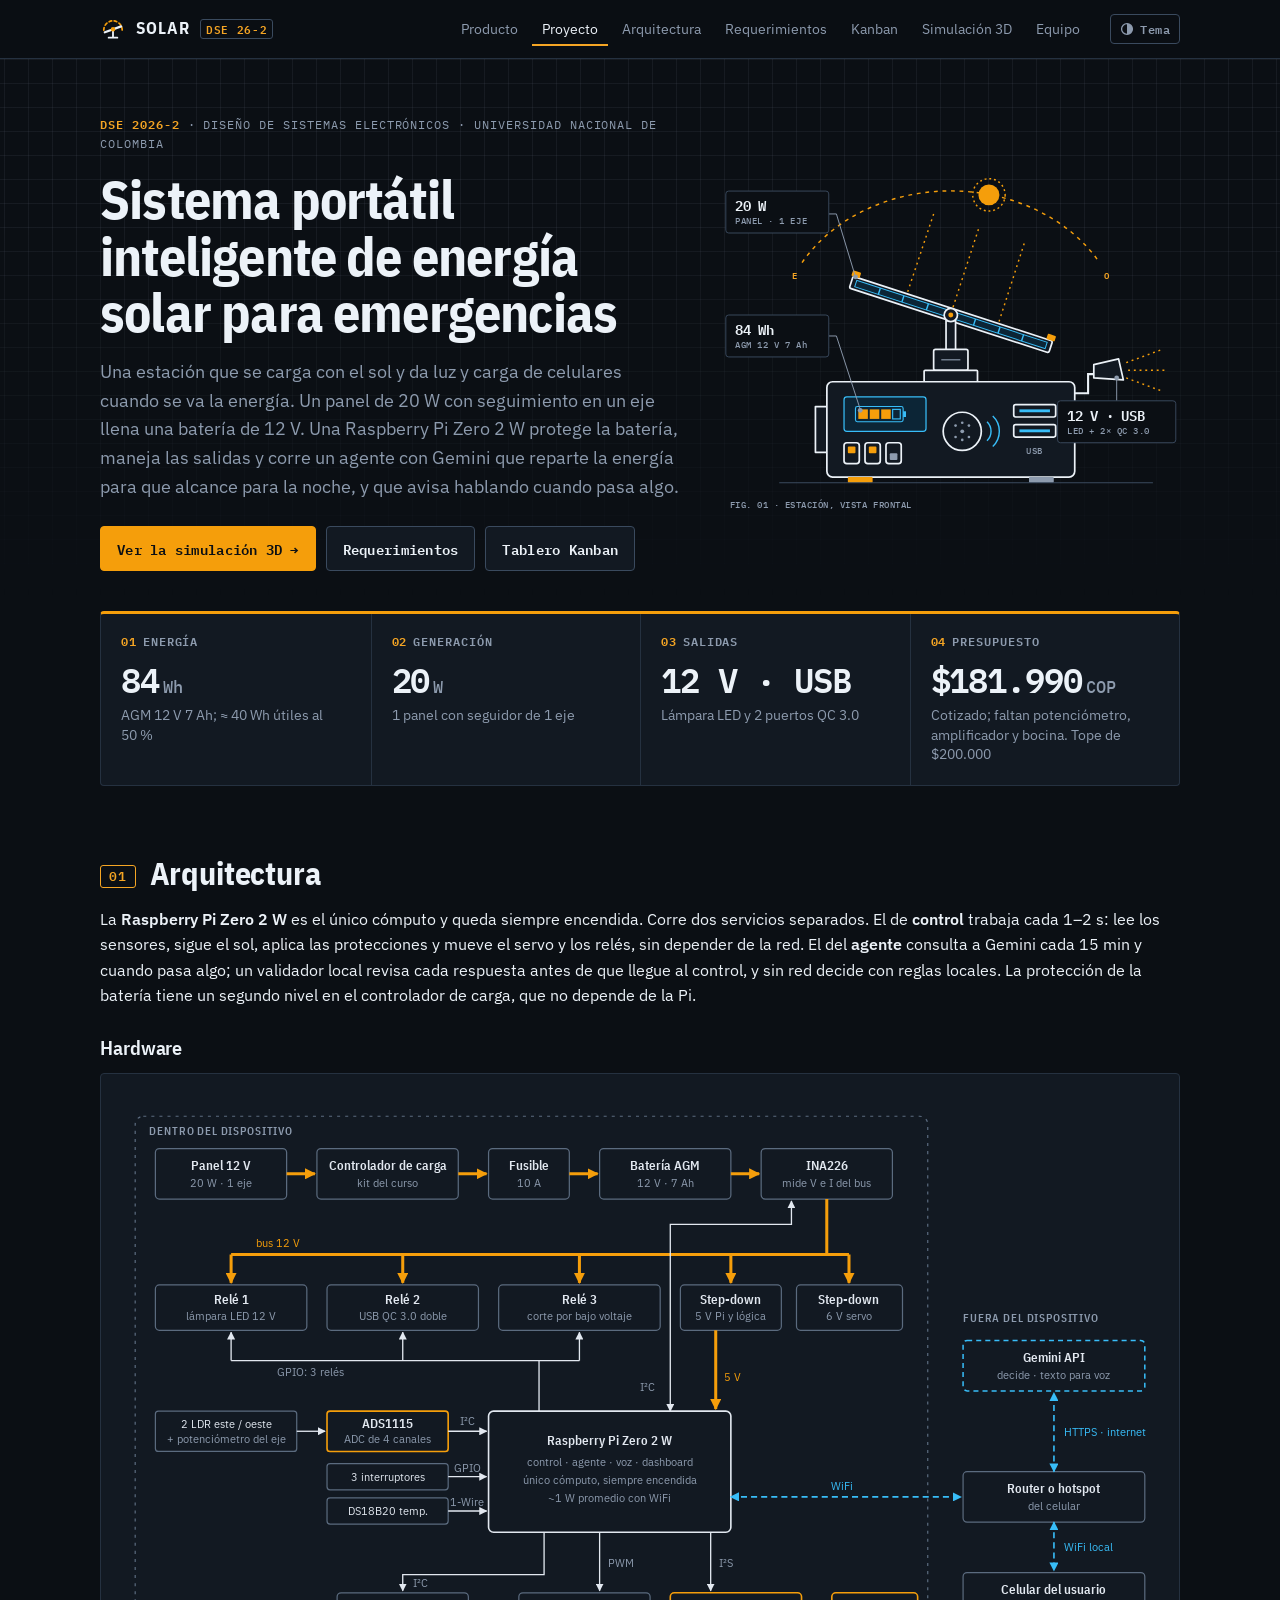
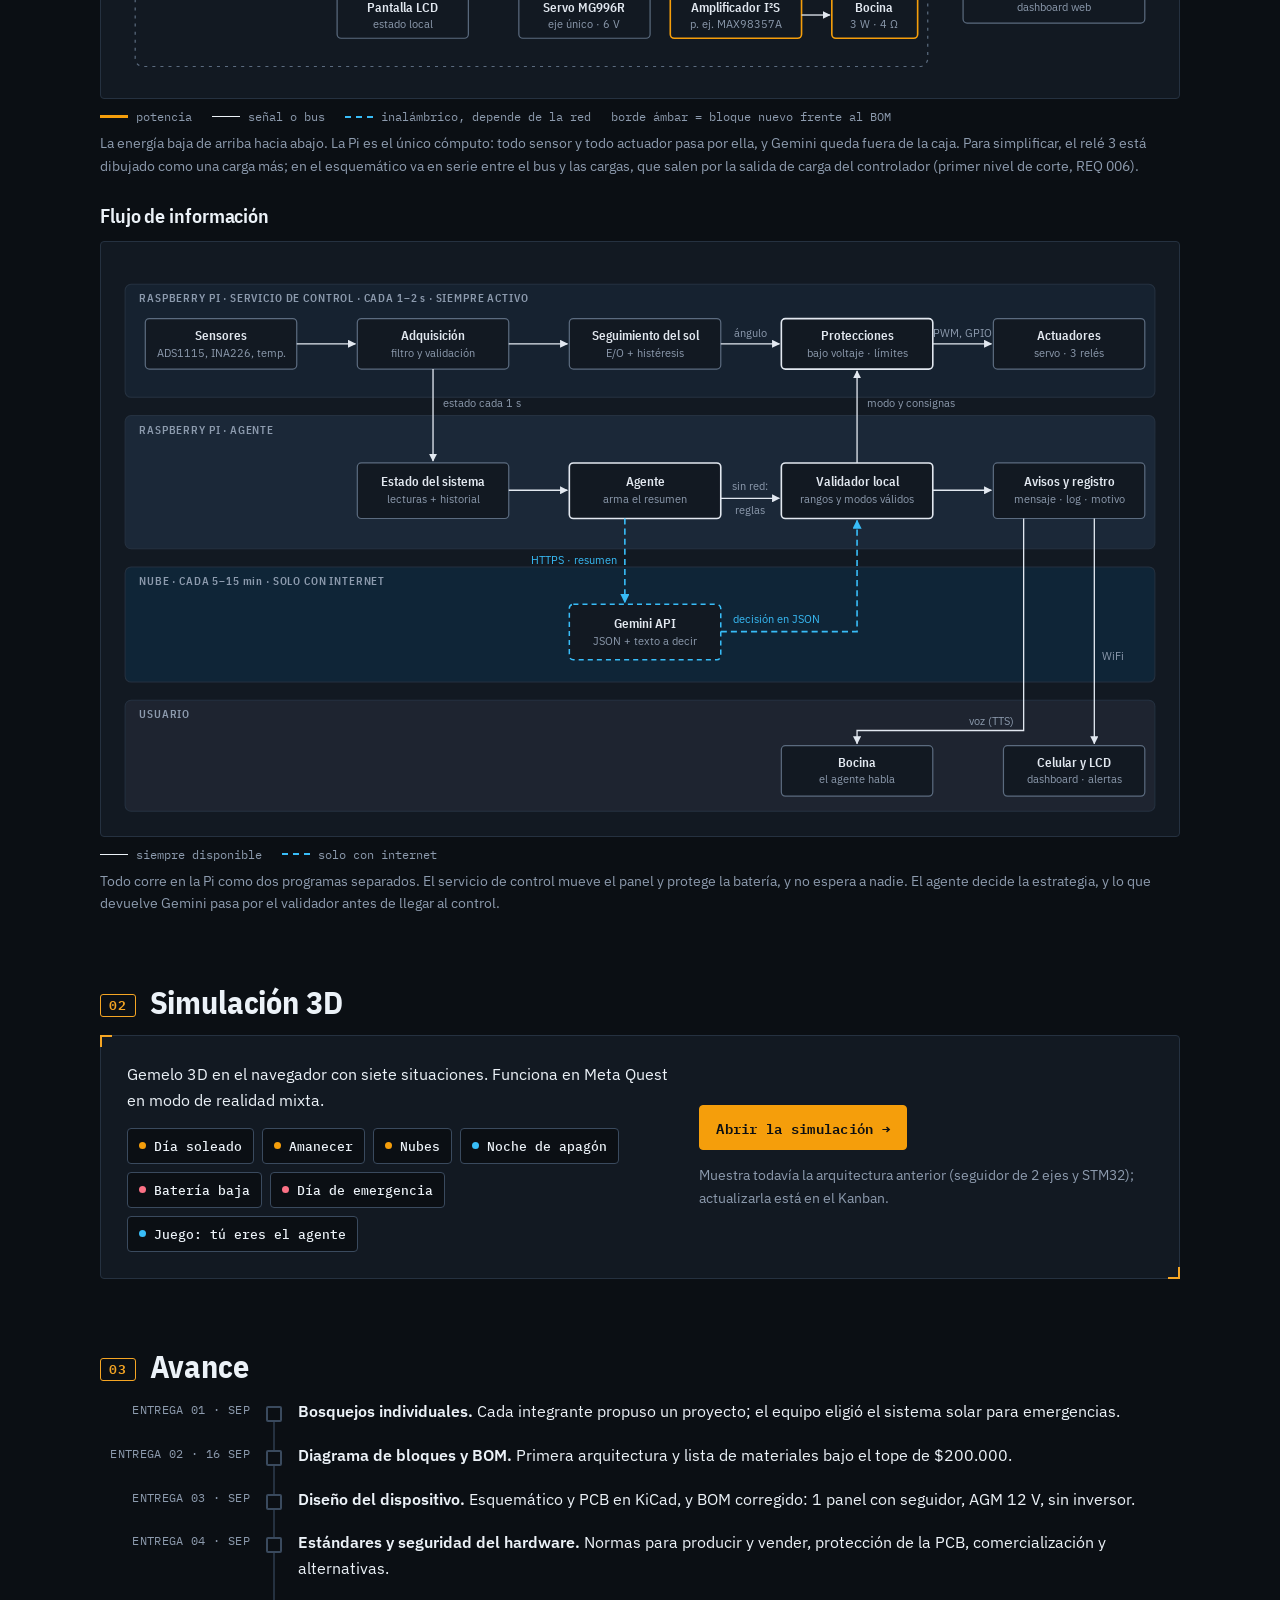
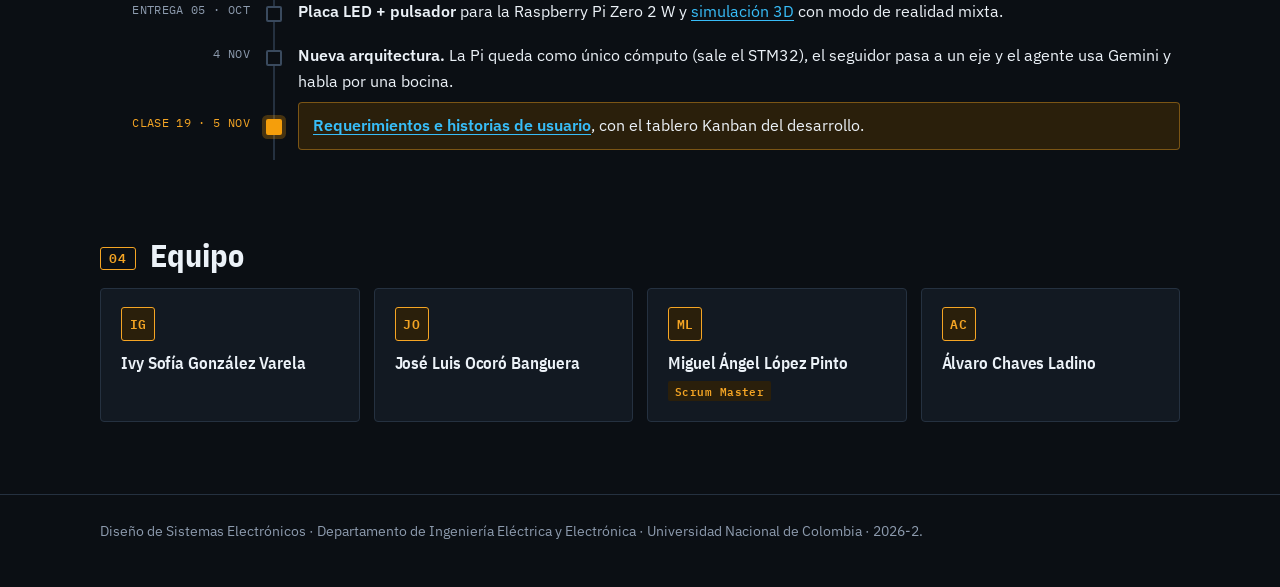
==== proyecto/index.html @ 56c96edc "Sitio: portada de producto de Solar con render 3D e identidad nueva" ====
<!doctype html>
<html lang="es">
<head>
<meta charset="utf-8">
<meta name="viewport" content="width=device-width, initial-scale=1">
<title>Proyecto · Solar</title>
<meta name="description" content="Sistema portátil inteligente de energía solar para emergencias: equipo, arquitectura, requerimientos, avance y simulación 3D (DSE 2026-2, Universidad Nacional de Colombia).">
<meta name="theme-color" content="#0B0F14">
<script>
  try { if (localStorage.getItem("tema") === "light") document.documentElement.dataset.theme = "light"; } catch (e) {}
</script>
<link rel="icon" href="data:image/svg+xml,%3Csvg xmlns='http://www.w3.org/2000/svg' viewBox='0 0 32 32'%3E%3Crect width='32' height='32' rx='6' fill='%230B0F14'/%3E%3Cpath d='M6 17a10 10 0 0 1 20 0' fill='none' stroke='%23F59E0B' stroke-width='2' stroke-dasharray='3 3' stroke-linecap='round'/%3E%3Cpath d='M7 19.5L25 13' stroke='%23ECF2F8' stroke-width='2.6' stroke-linecap='round'/%3E%3Cpath d='M16 16v9M11 25h10' stroke='%23ECF2F8' stroke-width='2' stroke-linecap='round'/%3E%3Ccircle cx='16' cy='16' r='2.6' fill='%23F59E0B'/%3E%3C/svg%3E">
<link rel="preconnect" href="https://fonts.googleapis.com">
<link rel="preconnect" href="https://fonts.gstatic.com" crossorigin>
<link href="https://fonts.googleapis.com/css2?family=IBM+Plex+Mono:wght@400;500;600;700&family=IBM+Plex+Sans+Condensed:wght@500;600;700&family=IBM+Plex+Sans:wght@400;500;600;700&display=swap" rel="stylesheet">
<link rel="stylesheet" href="../estilo.css">
</head>
<body>
<header class="top">
  <div class="wrap">
    <a class="brand" href="../">
      <svg class="brand-mark" viewBox="0 0 24 24" fill="none" aria-hidden="true"><path d="M3.5 13a8.5 8.5 0 0 1 17 0" stroke="var(--sun-fill)" stroke-width="1.6" stroke-dasharray="2.4 2.4" stroke-linecap="round"/><path d="M4.5 15L19.5 9.6" stroke="currentColor" stroke-width="2.2" stroke-linecap="round"/><path d="M12 12.3V20M8 20h8" stroke="currentColor" stroke-width="1.7" stroke-linecap="round"/><circle cx="12" cy="12.3" r="2.1" fill="var(--sun-fill)"/></svg>
      Solar <span class="ver">DSE 26-2</span>
    </a>
    <nav>
      <a href="../">Producto</a>
      <a href="./" aria-current="page">Proyecto</a>
      <a href="#arquitectura">Arquitectura</a>
      <a href="../requerimientos/">Requerimientos</a>
      <a href="https://app.kanbanchi.com/dashboard/5922080451592192-6139501359792128/d-6139501359792128">Kanban</a>
      <a href="../simulacion/">Simulación 3D</a>
      <a href="#equipo">Equipo</a>
    </nav>
    <button class="theme-btn" type="button" aria-label="Cambiar entre modo oscuro y claro"><svg viewBox="0 0 16 16" aria-hidden="true"><circle cx="8" cy="8" r="6.2" fill="none" stroke="currentColor" stroke-width="1.5"/><path d="M8 1.8a6.2 6.2 0 0 1 0 12.4z" fill="currentColor"/></svg><span>Tema</span></button>
  </div>
</header>

<main class="wrap">
<section class="hero">
  <div class="hero-grid">
    <div>
      <div class="eyebrow"><b>DSE 2026-2</b> · Diseño de Sistemas Electrónicos · Universidad Nacional de Colombia</div>
      <h1>Sistema portátil inteligente de energía solar para emergencias</h1>
      <p class="lede">Una estación que se carga con el sol y da luz y carga de celulares cuando se va la energía. Un panel de 20 W con seguimiento en un eje llena una batería de 12 V. Una Raspberry Pi Zero 2 W protege la batería, maneja las salidas y corre un agente con Gemini que reparte la energía para que alcance para la noche, y que avisa hablando cuando pasa algo.</p>
      <div class="btns">
        <a class="btn primary" href="../simulacion/">Ver la simulación 3D <span class="arr" aria-hidden="true">→</span></a>
        <a class="btn" href="../requerimientos/">Requerimientos</a>
        <a class="btn" href="https://app.kanbanchi.com/dashboard/5922080451592192-6139501359792128/d-6139501359792128">Tablero Kanban</a>
      </div>
    </div>
    <figure class="hero-fig">
      <svg class="hs" viewBox="0 0 480 360" role="img" aria-label="Esquema de la estación: panel solar de 20 W sobre un seguidor de un eje que apunta al sol en su recorrido de este a oeste, montado sobre una caja con pantalla, interruptores, bocina, dos puertos USB y una lámpara LED lateral.">
        <!-- recorrido del sol, de este a oeste -->
        <path class="sunl dash" d="M84 95 A180 150 0 0 1 396 95"/>
        <text class="tk" x="76" y="112" text-anchor="middle">E</text>
        <text class="tk" x="404" y="112" text-anchor="middle">O</text>
        <circle class="sun" cx="280" cy="24" r="11"/>
        <circle class="sunl" cx="280" cy="24" r="17" stroke-dasharray="2 3"/>
        <!-- rayos perpendiculares al panel -->
        <g class="beam"><path class="sunl ray" d="M222 44L192 134M269 60L240 149M317 75L288 165"/></g>
        <!-- panel en el seguidor -->
        <g transform="rotate(18 240 150)">
          <rect class="ln" x="130" y="143" width="220" height="13" rx="2"/>
          <rect class="cell" x="135" y="146" width="210" height="7"/>
          <path class="bl" d="M161 146v7M187 146v7M214 146v7M240 146v7M266 146v7M293 146v7M319 146v7" stroke-width="1"/>
          <rect class="sf" x="128" y="137" width="9" height="6" rx="1"/>
          <rect class="sf" x="343" y="137" width="9" height="6" rx="1"/>
        </g>
        <rect class="ln" x="235" y="156" width="10" height="32"/>
        <rect class="ln" x="222" y="186" width="36" height="22" rx="2"/>
        <path class="ln2" d="M230 197h20"/>
        <rect class="ln" x="212" y="208" width="56" height="12" rx="1"/>
        <circle class="ln" cx="240" cy="150" r="7"/>
        <circle class="sf" cx="240" cy="150" r="2.6"/>
        <!-- caja -->
        <path class="ln" d="M110 246H98v48h12"/>
        <rect class="ln" x="110" y="220" width="260" height="100" rx="6"/>
        <rect class="lcd" x="128" y="236" width="86" height="36" rx="3"/>
        <rect class="ln2" x="140" y="246" width="50" height="16" rx="2" style="stroke:var(--blue)"/>
        <rect class="blf" x="190" y="251" width="3" height="6"/>
        <rect class="sf" x="143" y="249" width="10" height="10"/>
        <rect class="sf" x="155" y="249" width="10" height="10"/>
        <rect class="sf" x="167" y="249" width="10" height="10"/>
        <rect class="gr" x="179" y="249" width="8" height="10" style="stroke:var(--blue)"/>
        <rect class="ln" x="128" y="284" width="16" height="22" rx="3"/><rect class="sf" x="132" y="288" width="8" height="7" rx="1"/>
        <rect class="ln" x="150" y="284" width="16" height="22" rx="3"/><rect class="sf" x="154" y="288" width="8" height="7" rx="1"/>
        <rect class="ln" x="172" y="284" width="16" height="22" rx="3"/><rect class="soft" x="176" y="295" width="8" height="7" rx="1"/>
        <circle class="ln" cx="252" cy="272" r="20"/>
        <g class="soft"><circle cx="252" cy="272" r="2"/><circle cx="245" cy="266" r="1.4"/><circle cx="259" cy="266" r="1.4"/><circle cx="245" cy="278" r="1.4"/><circle cx="259" cy="278" r="1.4"/><circle cx="252" cy="263" r="1.4"/><circle cx="252" cy="281" r="1.4"/></g>
        <path class="bl" d="M278 262a14 14 0 0 1 0 20M284 256a22 22 0 0 1 0 32" stroke-width="1.3"/>
        <rect class="ln" x="306" y="244" width="44" height="13" rx="2"/><rect class="blf" x="312" y="249" width="32" height="3"/>
        <rect class="ln" x="306" y="265" width="44" height="13" rx="2"/><rect class="blf" x="312" y="270" width="32" height="3"/>
        <text class="tl2" x="328" y="296" text-anchor="middle">USB</text>
        <rect class="sf" x="132" y="320" width="26" height="6" rx="1"/><rect class="sf" x="322" y="320" width="26" height="6" rx="1" style="fill:var(--ink-soft)"/>
        <!-- lámpara -->
        <path class="ln2" d="M370 232h14v-20h6" style="stroke:var(--ink);stroke-width:2.2"/>
        <path class="ln" d="M390 202l26-6 5 22-31-2z"/>
        <g class="beam"><path class="sunl ray" d="M424 200l38-14M426 208l42 0M424 216l38 14"/></g>
        <path class="gr" d="M60 326H452"/>
        <!-- etiquetas de plano -->
        <path class="lead" d="M112 44h8l20 66"/><circle class="dotl" cx="140" cy="110" r="2.5"/>
        <rect class="tag-box" x="4" y="20" width="108" height="44" rx="3"/>
        <text class="tv" x="14" y="41">20 W</text><text class="tl2" x="14" y="55">PANEL · 1 EJE</text>
        <path class="lead" d="M112 172h8l25 77"/><circle class="dotl" cx="145" cy="250" r="2.5"/>
        <rect class="tag-box" x="4" y="150" width="108" height="44" rx="3"/>
        <text class="tv" x="14" y="171">84 Wh</text><text class="tl2" x="14" y="185">AGM 12 V 7 Ah</text>
        <path class="lead" d="M414 240v-24"/><circle class="dotl" cx="414" cy="216" r="2.5"/>
        <rect class="tag-box" x="352" y="240" width="124" height="44" rx="3"/>
        <text class="tv" x="362" y="261">12 V · USB</text><text class="tl2" x="362" y="275">LED + 2× QC 3.0</text>
        <text class="tl2" x="8" y="352">FIG. 01 · ESTACIÓN, VISTA FRONTAL</text>
      </svg>
    </figure>
  </div>
</section>

<section class="placa" aria-label="Características">
  <div><div class="k"><i>01</i>Energía</div><div class="v">84<small>Wh</small></div><div class="d">AGM 12 V 7 Ah; ≈ 40 Wh útiles al 50&nbsp;%</div></div>
  <div><div class="k"><i>02</i>Generación</div><div class="v">20<small>W</small></div><div class="d">1 panel con seguidor de 1 eje</div></div>
  <div><div class="k"><i>03</i>Salidas</div><div class="v">12 V · USB</div><div class="d">Lámpara LED y 2 puertos QC 3.0</div></div>
  <div><div class="k"><i>04</i>Presupuesto</div><div class="v">$181.990<small>COP</small></div><div class="d">Cotizado; faltan potenciómetro, amplificador y bocina. Tope de $200.000</div></div>
</section>

<h2 id="arquitectura"><span class="num">01</span>Arquitectura</h2>
<p>La <b>Raspberry Pi Zero 2 W</b> es el único cómputo y queda siempre encendida. Corre dos servicios separados. El de <b>control</b> trabaja cada 1–2 s: lee los sensores, sigue el sol, aplica las protecciones y mueve el servo y los relés, sin depender de la red. El del <b>agente</b> consulta a Gemini cada 15 min y cuando pasa algo; un validador local revisa cada respuesta antes de que llegue al control, y sin red decide con reglas locales. La protección de la batería tiene un segundo nivel en el controlador de carga, que no depende de la Pi.</p>
<h3 class="keep">Hardware</h3>
<div class="dgwrap">
<svg class="dg" viewBox="0 0 1040 590" role="img" aria-label="Diagrama de hardware: el panel de 12 V y 20 W carga la batería a través del controlador y el fusible; el bus de 12 V alimenta tres relés y dos step-down; la Raspberry Pi Zero 2 W es el único cómputo: lee las LDR y el potenciómetro por un ADS1115, el INA226 por I²C y la temperatura por 1-Wire; mueve el servo, controla los relés, muestra en la LCD y habla por un amplificador I²S y una bocina; sale por WiFi hacia Gemini y el celular.">
  <defs>
    <marker id="h-ah" viewBox="0 0 10 10" refX="9" refY="5" markerUnits="userSpaceOnUse" markerWidth="8" markerHeight="8" orient="auto-start-reverse"><path class="mk" d="M0,0 L10,5 L0,10 z"/></marker>
    <marker id="h-ahp" viewBox="0 0 10 10" refX="9" refY="5" markerUnits="userSpaceOnUse" markerWidth="11" markerHeight="11" orient="auto-start-reverse"><path class="mk-p" d="M0,0 L10,5 L0,10 z"/></marker>
    <marker id="h-ahc" viewBox="0 0 10 10" refX="9" refY="5" markerUnits="userSpaceOnUse" markerWidth="9" markerHeight="9" orient="auto-start-reverse"><path class="mk-c" d="M0,0 L10,5 L0,10 z"/></marker>
  </defs>
  <rect class="bound" x="20" y="28" width="785" height="545" rx="8"/>
  <text class="zl" x="34" y="47">DENTRO DEL DISPOSITIVO</text>
  <text class="zl" x="840" y="232">FUERA DEL DISPOSITIVO</text>
  <rect class="box" x="40" y="60" width="130" height="50" rx="4"/><text class="t" x="105" y="81">Panel 12 V</text><text class="s" x="105" y="98">20 W · 1 eje</text>
  <rect class="box" x="200" y="60" width="140" height="50" rx="4"/><text class="t" x="270" y="81">Controlador de carga</text><text class="s" x="270" y="98">kit del curso</text>
  <rect class="box" x="370" y="60" width="80" height="50" rx="4"/><text class="t" x="410" y="81">Fusible</text><text class="s" x="410" y="98">10 A</text>
  <rect class="box" x="480" y="60" width="130" height="50" rx="4"/><text class="t" x="545" y="81">Batería AGM</text><text class="s" x="545" y="98">12 V · 7 Ah</text>
  <rect class="box" x="640" y="60" width="130" height="50" rx="4"/><text class="t" x="705" y="81">INA226</text><text class="s" x="705" y="98">mide V e I del bus</text>
  <line class="pw" x1="170" y1="85" x2="198" y2="85" marker-end="url(#h-ahp)"/>
  <line class="pw" x1="340" y1="85" x2="368" y2="85" marker-end="url(#h-ahp)"/>
  <line class="pw" x1="450" y1="85" x2="478" y2="85" marker-end="url(#h-ahp)"/>
  <line class="pw" x1="610" y1="85" x2="638" y2="85" marker-end="url(#h-ahp)"/>
  <line class="pw" x1="705" y1="110" x2="705" y2="165"/>
  <line class="pw" x1="115" y1="165" x2="727" y2="165"/>
  <text class="lb p" x="140" y="157">bus 12 V</text>
  <line class="pw" x1="115" y1="165" x2="115" y2="193" marker-end="url(#h-ahp)"/>
  <line class="pw" x1="285" y1="165" x2="285" y2="193" marker-end="url(#h-ahp)"/>
  <line class="pw" x1="460" y1="165" x2="460" y2="193" marker-end="url(#h-ahp)"/>
  <line class="pw" x1="610" y1="165" x2="610" y2="193" marker-end="url(#h-ahp)"/>
  <line class="pw" x1="727" y1="165" x2="727" y2="193" marker-end="url(#h-ahp)"/>
  <rect class="box" x="40" y="195" width="150" height="45" rx="4"/><text class="t" x="115" y="214">Relé 1</text><text class="s" x="115" y="230">lámpara LED 12 V</text>
  <rect class="box" x="210" y="195" width="150" height="45" rx="4"/><text class="t" x="285" y="214">Relé 2</text><text class="s" x="285" y="230">USB QC 3.0 doble</text>
  <rect class="box" x="380" y="195" width="160" height="45" rx="4"/><text class="t" x="460" y="214">Relé 3</text><text class="s" x="460" y="230">corte por bajo voltaje</text>
  <rect class="box" x="560" y="195" width="100" height="45" rx="4"/><text class="t" x="610" y="214">Step-down</text><text class="s" x="610" y="230">5 V Pi y lógica</text>
  <rect class="box" x="675" y="195" width="105" height="45" rx="4"/><text class="t" x="727" y="214">Step-down</text><text class="s" x="727" y="230">6 V servo</text>
  <line class="pw" x1="595" y1="240" x2="595" y2="318" marker-end="url(#h-ahp)"/>
  <text class="lb p" x="603" y="290">5 V</text>
  <line class="sig" x1="420" y1="320" x2="420" y2="270"/>
  <line class="sig" x1="115" y1="270" x2="460" y2="270"/>
  <line class="sig" x1="115" y1="270" x2="115" y2="242" marker-end="url(#h-ah)"/>
  <line class="sig" x1="285" y1="270" x2="285" y2="242" marker-end="url(#h-ah)"/>
  <line class="sig" x1="460" y1="270" x2="460" y2="242" marker-end="url(#h-ah)"/>
  <text class="lb" x="160" y="285">GPIO: 3 relés</text>
  <polyline class="sig" points="550,320 550,135 670,135 670,112" marker-end="url(#h-ah)" marker-start="url(#h-ah)"/>
  <text class="lb" x="520" y="300">I²C</text>
  <rect class="box hub" x="370" y="320" width="240" height="120" rx="5"/>
  <text class="t" x="490" y="354">Raspberry Pi Zero 2 W</text>
  <text class="s" x="490" y="374">control · agente · voz · dashboard</text>
  <text class="s" x="490" y="392">único cómputo, siempre encendida</text>
  <text class="s" x="490" y="410">~1 W promedio con WiFi</text>
  <rect class="box" x="40" y="320" width="140" height="40" rx="3"/><text class="s f" x="110" y="337">2 LDR este / oeste</text><text class="s" x="110" y="352">+ potenciómetro del eje</text>
  <rect class="box new" x="210" y="320" width="120" height="40" rx="3"/><text class="t" x="270" y="337">ADS1115</text><text class="s" x="270" y="352">ADC de 4 canales</text>
  <line class="sig" x1="180" y1="340" x2="208" y2="340" marker-end="url(#h-ah)"/>
  <line class="sig" x1="330" y1="340" x2="368" y2="340" marker-end="url(#h-ah)"/><text class="lb" x="349" y="334" text-anchor="middle">I²C</text>
  <rect class="box" x="210" y="372" width="120" height="26" rx="3"/><text class="s f" x="270" y="389">3 interruptores</text>
  <line class="sig" x1="330" y1="385" x2="368" y2="385" marker-end="url(#h-ah)"/><text class="lb" x="349" y="380" text-anchor="middle">GPIO</text>
  <rect class="box" x="210" y="406" width="120" height="26" rx="3"/><text class="s f" x="270" y="423">DS18B20 temp.</text>
  <line class="sig" x1="330" y1="419" x2="368" y2="419" marker-end="url(#h-ah)"/><text class="lb" x="349" y="414" text-anchor="middle">1-Wire</text>
  <rect class="box" x="220" y="500" width="130" height="45" rx="4"/><text class="t" x="285" y="519">Pantalla LCD</text><text class="s" x="285" y="535">estado local</text>
  <polyline class="sig" points="425,440 425,482 285,482 285,498" marker-end="url(#h-ah)"/>
  <text class="lb" x="295" y="494">I²C</text>
  <rect class="box" x="400" y="500" width="130" height="45" rx="4"/><text class="t" x="465" y="519">Servo MG996R</text><text class="s" x="465" y="535">eje único · 6 V</text>
  <line class="sig" x1="480" y1="440" x2="480" y2="498" marker-end="url(#h-ah)"/>
  <text class="lb" x="488" y="474">PWM</text>
  <rect class="box new" x="550" y="500" width="130" height="45" rx="4"/><text class="t" x="615" y="519">Amplificador I²S</text><text class="s" x="615" y="535">p. ej. MAX98357A</text>
  <line class="sig" x1="590" y1="440" x2="590" y2="498" marker-end="url(#h-ah)"/>
  <text class="lb" x="598" y="474">I²S</text>
  <rect class="box new" x="710" y="500" width="85" height="45" rx="4"/><text class="t" x="752" y="519">Bocina</text><text class="s" x="752" y="535">3 W · 4 Ω</text>
  <line class="sig" x1="680" y1="522" x2="708" y2="522" marker-end="url(#h-ah)"/>
  <rect class="box cloud" x="840" y="250" width="180" height="50" rx="4"/><text class="t" x="930" y="271">Gemini API</text><text class="s" x="930" y="288">decide · texto para voz</text>
  <rect class="box" x="840" y="380" width="180" height="50" rx="4"/><text class="t" x="930" y="401">Router o hotspot</text><text class="s" x="930" y="418">del celular</text>
  <rect class="box" x="840" y="480" width="180" height="50" rx="4"/><text class="t" x="930" y="501">Celular del usuario</text><text class="s" x="930" y="518">dashboard web</text>
  <line class="wl" x1="610" y1="405" x2="838" y2="405" marker-end="url(#h-ahc)" marker-start="url(#h-ahc)"/>
  <text class="lb c" x="720" y="398" text-anchor="middle">WiFi</text>
  <line class="wl" x1="930" y1="380" x2="930" y2="302" marker-end="url(#h-ahc)" marker-start="url(#h-ahc)"/>
  <text class="lb c" x="940" y="345">HTTPS · internet</text>
  <line class="wl" x1="930" y1="430" x2="930" y2="478" marker-end="url(#h-ahc)" marker-start="url(#h-ahc)"/>
  <text class="lb c" x="940" y="459">WiFi local</text>
</svg>
</div>
<div class="dglegend" aria-hidden="true"><span><i></i>potencia</span><span><i class="sig"></i>señal o bus</span><span><i class="wl"></i>inalámbrico, depende de la red</span><span>borde ámbar = bloque nuevo frente al BOM</span></div>
<p class="small muted">La energía baja de arriba hacia abajo. La Pi es el único cómputo: todo sensor y todo actuador pasa por ella, y Gemini queda fuera de la caja. Para simplificar, el relé 3 está dibujado como una carga más; en el esquemático va en serie entre el bus y las cargas, que salen por la salida de carga del controlador (primer nivel de corte, REQ 006).</p>

<h3 class="keep">Flujo de información</h3>
<div class="dgwrap">
<svg class="dg" viewBox="0 0 1040 560" role="img" aria-label="Diagrama de flujo de información en cuatro franjas, todo en la Raspberry Pi salvo Gemini: un servicio de control cierra el lazo de sensores, seguimiento, protecciones y actuadores cada 1 a 2 segundos; el agente arma un resumen con el estado, consulta a Gemini o usa reglas sin red, y un validador local entrega el modo y las consignas al control; los avisos salen por la bocina y el dashboard.">
  <defs>
    <marker id="f-ah" viewBox="0 0 10 10" refX="9" refY="5" markerUnits="userSpaceOnUse" markerWidth="8" markerHeight="8" orient="auto-start-reverse"><path class="mk" d="M0,0 L10,5 L0,10 z"/></marker>
    <marker id="f-ahc" viewBox="0 0 10 10" refX="9" refY="5" markerUnits="userSpaceOnUse" markerWidth="9" markerHeight="9" orient="auto-start-reverse"><path class="mk-c" d="M0,0 L10,5 L0,10 z"/></marker>
  </defs>
  <rect class="z1" x="10" y="28" width="1020" height="112" rx="6"/>
  <rect class="z2" x="10" y="158" width="1020" height="132" rx="6"/>
  <rect class="z3" x="10" y="308" width="1020" height="114" rx="6"/>
  <rect class="z4" x="10" y="440" width="1020" height="110" rx="6"/>
  <text class="zl" x="24" y="46">RASPBERRY PI · SERVICIO DE CONTROL · CADA 1–2 s · SIEMPRE ACTIVO</text>
  <text class="zl" x="24" y="176">RASPBERRY PI · AGENTE</text>
  <text class="zl" x="24" y="326">NUBE · CADA 5–15 min · SOLO CON INTERNET</text>
  <text class="zl" x="24" y="458">USUARIO</text>
  <rect class="box" x="30" y="62" width="150" height="50" rx="4"/><text class="t" x="105" y="83">Sensores</text><text class="s" x="105" y="100">ADS1115, INA226, temp.</text>
  <rect class="box" x="240" y="62" width="150" height="50" rx="4"/><text class="t" x="315" y="83">Adquisición</text><text class="s" x="315" y="100">filtro y validación</text>
  <rect class="box" x="450" y="62" width="150" height="50" rx="4"/><text class="t" x="525" y="83">Seguimiento del sol</text><text class="s" x="525" y="100">E/O + histéresis</text>
  <rect class="box hub" x="660" y="62" width="150" height="50" rx="4"/><text class="t" x="735" y="83">Protecciones</text><text class="s" x="735" y="100">bajo voltaje · límites</text>
  <rect class="box" x="870" y="62" width="150" height="50" rx="4"/><text class="t" x="945" y="83">Actuadores</text><text class="s" x="945" y="100">servo · 3 relés</text>
  <line class="sig" x1="180" y1="87" x2="238" y2="87" marker-end="url(#f-ah)"/>
  <line class="sig" x1="390" y1="87" x2="448" y2="87" marker-end="url(#f-ah)"/>
  <line class="sig" x1="600" y1="87" x2="658" y2="87" marker-end="url(#f-ah)"/>
  <line class="sig" x1="810" y1="87" x2="868" y2="87" marker-end="url(#f-ah)"/>
  <text class="lb" x="629" y="80" text-anchor="middle">ángulo</text>
  <text class="lb" x="839" y="80" text-anchor="middle">PWM, GPIO</text>
  <line class="sig" x1="315" y1="112" x2="315" y2="203" marker-end="url(#f-ah)"/>
  <text class="lb" x="325" y="150">estado cada 1 s</text>
  <rect class="box" x="240" y="205" width="150" height="55" rx="4"/><text class="t" x="315" y="228">Estado del sistema</text><text class="s" x="315" y="245">lecturas + historial</text>
  <rect class="box hub" x="450" y="205" width="150" height="55" rx="4"/><text class="t" x="525" y="228">Agente</text><text class="s" x="525" y="245">arma el resumen</text>
  <rect class="box hub" x="660" y="205" width="150" height="55" rx="4"/><text class="t" x="735" y="228">Validador local</text><text class="s" x="735" y="245">rangos y modos válidos</text>
  <rect class="box" x="870" y="205" width="150" height="55" rx="4"/><text class="t" x="945" y="228">Avisos y registro</text><text class="s" x="945" y="245">mensaje · log · motivo</text>
  <line class="sig" x1="390" y1="232" x2="448" y2="232" marker-end="url(#f-ah)"/>
  <line class="sig" x1="600" y1="240" x2="658" y2="240" marker-end="url(#f-ah)"/>
  <text class="lb" x="629" y="232" text-anchor="middle">sin red:</text>
  <text class="lb" x="629" y="256" text-anchor="middle">reglas</text>
  <line class="sig" x1="810" y1="232" x2="868" y2="232" marker-end="url(#f-ah)"/>
  <line class="sig" x1="735" y1="205" x2="735" y2="114" marker-end="url(#f-ah)"/>
  <text class="lb" x="745" y="150">modo y consignas</text>
  <line class="wl" x1="505" y1="260" x2="505" y2="343" marker-end="url(#f-ahc)"/>
  <text class="lb c" x="497" y="305" text-anchor="end">HTTPS · resumen</text>
  <rect class="box cloud" x="450" y="345" width="150" height="55" rx="4"/><text class="t" x="525" y="368">Gemini API</text><text class="s" x="525" y="385">JSON + texto a decir</text>
  <polyline class="wl" points="600,372 735,372 735,262" marker-end="url(#f-ahc)"/>
  <text class="lb c" x="612" y="364">decisión en JSON</text>
  <polyline class="sig" points="900,260 900,470 735,470 735,483" marker-end="url(#f-ah)"/>
  <text class="lb" x="890" y="465" text-anchor="end">voz (TTS)</text>
  <rect class="box" x="660" y="485" width="150" height="50" rx="4"/><text class="t" x="735" y="506">Bocina</text><text class="s" x="735" y="522">el agente habla</text>
  <line class="sig" x1="970" y1="260" x2="970" y2="483" marker-end="url(#f-ah)"/>
  <text class="lb" x="978" y="400">WiFi</text>
  <rect class="box" x="880" y="485" width="140" height="50" rx="4"/><text class="t" x="950" y="506">Celular y LCD</text><text class="s" x="950" y="522">dashboard · alertas</text>
</svg>
</div>
<div class="dglegend" aria-hidden="true"><span><i class="sig"></i>siempre disponible</span><span><i class="wl"></i>solo con internet</span></div>
<p class="small muted">Todo corre en la Pi como dos programas separados. El servicio de control mueve el panel y protege la batería, y no espera a nadie. El agente decide la estrategia, y lo que devuelve Gemini pasa por el validador antes de llegar al control.</p>

<h2 id="simulacion"><span class="num">02</span>Simulación 3D</h2>
<div class="sim ticks">
  <div>
    <p>Gemelo 3D en el navegador con siete situaciones. Funciona en Meta Quest en modo de realidad mixta.</p>
    <ul class="chips">
      <li><a href="../simulacion/?escenario=soleado">Día soleado</a></li>
      <li><a href="../simulacion/?escenario=amanecer">Amanecer</a></li>
      <li><a href="../simulacion/?escenario=nubes">Nubes</a></li>
      <li><a class="night" href="../simulacion/?escenario=noche">Noche de apagón</a></li>
      <li><a class="alert" href="../simulacion/?escenario=bateria">Batería baja</a></li>
      <li><a class="alert" href="../simulacion/?escenario=emergencia">Día de emergencia</a></li>
      <li><a class="night" href="../simulacion/?escenario=juego">Juego: tú eres el agente</a></li>
    </ul>
  </div>
  <div>
    <a class="btn primary" href="../simulacion/">Abrir la simulación <span class="arr" aria-hidden="true">→</span></a>
    <p class="small muted" style="margin:14px 0 0">Muestra todavía la arquitectura anterior (seguidor de 2 ejes y STM32); actualizarla está en el Kanban.</p>
  </div>
</div>

<h2 id="avance"><span class="num">03</span>Avance</h2>
<ol class="tl">
  <li><span class="n">Entrega 01 · sep</span><div class="h"><b>Bosquejos individuales.</b> Cada integrante propuso un proyecto; el equipo eligió el sistema solar para emergencias.</div></li>
  <li><span class="n">Entrega 02 · 16 sep</span><div class="h"><b>Diagrama de bloques y BOM.</b> Primera arquitectura y lista de materiales bajo el tope de $200.000.</div></li>
  <li><span class="n">Entrega 03 · sep</span><div class="h"><b>Diseño del dispositivo.</b> Esquemático y PCB en KiCad, y BOM corregido: 1 panel con seguidor, AGM 12 V, sin inversor.</div></li>
  <li><span class="n">Entrega 04 · sep</span><div class="h"><b>Estándares y seguridad del hardware.</b> Normas para producir y vender, protección de la PCB, comercialización y alternativas.</div></li>
  <li><span class="n">Entrega 05 · oct</span><div class="h"><b>Placa LED + pulsador</b> para la Raspberry Pi Zero 2 W y <a href="../simulacion/">simulación 3D</a> con modo de realidad mixta.</div></li>
  <li><span class="n">4 nov</span><div class="h"><b>Nueva arquitectura.</b> La Pi queda como único cómputo (sale el STM32), el seguidor pasa a un eje y el agente usa Gemini y habla por una bocina.</div></li>
  <li class="now"><span class="n">Clase 19 · 5 nov</span><div class="h"><b><a href="../requerimientos/">Requerimientos e historias de usuario</a></b>, con el tablero Kanban del desarrollo.</div></li>
</ol>

<h2 id="equipo"><span class="num">04</span>Equipo</h2>
<div class="grid g4">
  <div class="card person"><div class="avatar">IG</div><div><h3>Ivy Sofía González Varela</h3><div class="tag t-media" data-rol></div></div></div>
  <div class="card person"><div class="avatar">JO</div><div><h3>José Luis Ocoró Banguera</h3><div class="tag t-media" data-rol></div></div></div>
  <div class="card person"><div class="avatar">ML</div><div><h3>Miguel Ángel López Pinto</h3><div class="tag t-media" data-rol>Scrum Master</div></div></div>
  <div class="card person"><div class="avatar">AC</div><div><h3>Álvaro Chaves Ladino</h3><div class="tag t-media" data-rol></div></div></div>
</div>
</main>

<footer>
  <div class="wrap">
    <span>Diseño de Sistemas Electrónicos · Departamento de Ingeniería Eléctrica y Electrónica · Universidad Nacional de Colombia · 2026-2.</span>
  </div>
</footer>
<script>
  document.querySelector(".theme-btn").addEventListener("click", function () {
    var r = document.documentElement, claro = r.dataset.theme !== "light";
    if (claro) r.dataset.theme = "light"; else delete r.dataset.theme;
    try { localStorage.setItem("tema", claro ? "light" : "dark"); } catch (e) {}
  });
</script>
</body>
</html>
---- estilo.css ----
/* Estilo compartido del sitio del proyecto Solar (DSE 2026-2).
   Identidad: instrumento de campo para la noche del apagón.
   Oscuro por defecto; claro con data-theme="light" (conmutador en la barra) y siempre al imprimir.
   Tipos: IBM Plex Sans Condensed (títulos y etiquetas), IBM Plex Sans (texto), IBM Plex Mono (lecturas y códigos). */
:root{
  --bg:#0B0F14; --surface:#121922; --gray-bg:#18212C; --line:#253140; --line-strong:#3A4A5E;
  --ink:#ECF2F8; --ink-soft:#8D9BAE;
  --sun:#F5A524; --sun-fill:#F59E0B; --on-sun:#0B0F14; --sun-bg:#2A1F0B;
  --blue:#38BDF8; --blue-bg:#0C2536;
  --green:#34D399; --green-bg:#0B2619; --red:#FB7185; --red-bg:#2D1219;
  --grid:rgba(141,155,174,.09);
  --mono:"IBM Plex Mono",ui-monospace,Consolas,monospace;
  --sans:"IBM Plex Sans",system-ui,"Segoe UI",Arial,sans-serif;
  --display:"IBM Plex Sans Condensed","Arial Narrow",Arial,sans-serif;
  color-scheme: dark;
}
:root[data-theme="light"]{
  --bg:#F3F5F7; --surface:#FFFFFF; --gray-bg:#EBEFF3; --line:#CFD7E0; --line-strong:#AAB6C3;
  --ink:#0F1720; --ink-soft:#4A5868;
  --sun:#B45309; --sun-fill:#F59E0B; --on-sun:#0B0F14; --sun-bg:#FEF3C7;
  --blue:#0369A1; --blue-bg:#E0F2FE;
  --green:#15803D; --green-bg:#DCFCE7; --red:#BE123C; --red-bg:#FFE4E6;
  --grid:rgba(15,23,32,.06);
  color-scheme: light;
}

*{box-sizing:border-box;}
html{ -webkit-text-size-adjust:100%; scroll-padding-top:72px; }
body{ margin:0; background:var(--bg); color:var(--ink); font-family:var(--sans); font-size:16px; line-height:1.6;
      overflow-x:clip; -webkit-font-smoothing:antialiased; }
a{ color:var(--blue); text-decoration-thickness:1px; text-underline-offset:3px; }
a:hover{ text-decoration-color:var(--sun); }
::selection{ background:var(--sun-fill); color:var(--on-sun); }
:focus-visible{ outline:2px solid var(--sun); outline-offset:2px; border-radius:2px; }
h1,h2,h3,h4{ font-family:var(--display); line-height:1.12; margin:0 0 .45em; letter-spacing:-.005em; text-wrap:balance; }
h1{ font-size:clamp(32px,5.2vw,54px); font-weight:700; letter-spacing:-.015em; line-height:1.04; }
h2{ font-size:clamp(24px,3vw,32px); font-weight:700; margin-top:2.2em; display:flex; align-items:baseline; gap:14px; flex-wrap:wrap; }
h2 .num{ font-family:var(--mono); font-size:13px; font-weight:600; color:var(--sun); letter-spacing:.06em;
         padding:3px 8px; border:1px solid currentColor; border-radius:3px; position:relative; top:-4px; }
h3{ font-size:20px; font-weight:600; margin-top:1.4em; }
p{ margin:0 0 .9em; }
b,strong{ font-weight:600; }
code,.mono{ font-family:var(--mono); font-size:.9em; font-variant-numeric:tabular-nums; }

.wrap{ max-width:1120px; margin:0 auto; padding:0 20px; }
@media (max-width:420px){ .wrap{ padding:0 16px; } }

/* Barra superior */
.top{ position:sticky; top:0; z-index:5; background:color-mix(in srgb, var(--bg) 86%, transparent);
      backdrop-filter:blur(10px); -webkit-backdrop-filter:blur(10px); border-bottom:1px solid var(--line); }
.top .wrap{ display:flex; align-items:center; gap:10px 20px; min-height:58px; flex-wrap:wrap; }
.brand{ font-family:var(--display); font-weight:700; font-size:17px; letter-spacing:.06em; text-transform:uppercase;
        text-decoration:none; color:var(--ink); display:flex; gap:10px; align-items:center; white-space:nowrap; }
.brand .dot{ display:none; }
.brand-mark{ width:26px; height:26px; flex:none; color:var(--ink); }
.brand .ver{ font-family:var(--mono); font-size:10.5px; font-weight:600; letter-spacing:.06em; color:var(--sun);
             border:1px solid var(--line-strong); border-radius:3px; padding:1px 5px; }
.top nav{ display:flex; gap:4px; flex-wrap:wrap; margin-left:auto; font-size:14px; align-items:center; min-width:0; }
.top nav a{ text-decoration:none; color:var(--ink-soft); padding:6px 10px; border-radius:4px; }
.top nav a:hover{ color:var(--ink); background:var(--gray-bg); }
.top nav a[aria-current="page"]{ color:var(--ink); box-shadow:inset 0 -2px 0 var(--sun); border-radius:0; }
.theme-btn{ font:600 12px var(--mono); letter-spacing:.04em; color:var(--ink-soft); background:transparent; cursor:pointer;
            border:1px solid var(--line-strong); border-radius:4px; height:30px; padding:0 9px; display:inline-flex; align-items:center; gap:6px; }
.theme-btn:hover{ color:var(--ink); border-color:var(--sun); }
.theme-btn svg{ width:14px; height:14px; }
@media (max-width:640px){
  .top .wrap{ padding-top:8px; padding-bottom:6px; }
  .top nav{ order:3; margin-left:0; width:100%; gap:2px; font-size:13px; overflow-x:auto; flex-wrap:nowrap; scrollbar-width:none;
           border-top:1px solid var(--line); padding-top:4px;
           -webkit-mask-image:linear-gradient(to right,#000 85%,transparent); mask-image:linear-gradient(to right,#000 85%,transparent); }
  .top nav a{ padding:5px 8px; white-space:nowrap; }
  .theme-btn{ order:2; margin-left:auto; }
  .theme-btn span{ display:none; }
}

.eyebrow{ font-family:var(--mono); font-size:12px; letter-spacing:.08em; text-transform:uppercase; color:var(--ink-soft); }
.eyebrow b{ color:var(--sun); font-weight:600; }
.lede{ font-size:18px; color:var(--ink-soft); max-width:60ch; line-height:1.6; }
.muted{ color:var(--ink-soft); }
.small{ font-size:14px; }

/* Hero */
.hero{ padding:56px 0 32px; position:relative; }
.hero::before{ content:""; position:absolute; inset:0 -100vmax; z-index:-1; pointer-events:none;
  background-image:linear-gradient(var(--grid) 1px,transparent 1px),linear-gradient(90deg,var(--grid) 1px,transparent 1px);
  background-size:24px 24px; background-position:center top;
  -webkit-mask-image:linear-gradient(to bottom,#000 30%,transparent 100%); mask-image:linear-gradient(to bottom,#000 30%,transparent 100%); }
.hero .eyebrow{ margin-bottom:18px; }
.hero h1{ margin-bottom:18px; }
.hero-grid{ display:grid; grid-template-columns:minmax(0,1.12fr) minmax(0,.88fr); gap:40px; align-items:center; }
.hero-grid > *{ min-width:0; }
.hero-fig{ margin:0; position:relative; }
.hero-fig svg{ display:block; width:100%; height:auto; }
@media (max-width:900px){ .hero-grid{ grid-template-columns:minmax(0,1fr); gap:24px; } .hero{ padding-top:36px; } }

.btns{ display:flex; gap:10px; flex-wrap:wrap; margin-top:24px; }
.btn{ display:inline-flex; align-items:center; gap:8px; padding:11px 16px; border-radius:4px; text-decoration:none;
      font-family:var(--mono); font-weight:600; font-size:13.5px; letter-spacing:.02em;
      border:1px solid var(--line-strong); color:var(--ink); background:var(--surface); transition:border-color .15s, background .15s; }
.btn:hover{ border-color:var(--sun); }
.btn.primary{ background:var(--sun-fill); color:var(--on-sun); border-color:var(--sun-fill); }
.btn.primary:hover{ background:color-mix(in srgb, var(--sun-fill) 86%, #fff); }
.btn .arr{ transition:transform .15s; }
.btn:hover .arr{ transform:translateX(3px); }

/* Placa de características */
.placa{ display:grid; grid-template-columns:repeat(4,minmax(0,1fr)); background:var(--surface);
        border:1px solid var(--line); border-top:3px solid var(--sun-fill); border-radius:4px; margin:8px 0 0; }
.placa > div{ padding:18px 20px 20px; border-left:1px solid var(--line); min-width:0; }
.placa > div:first-child{ border-left:0; }
.placa .k{ font-family:var(--mono); font-size:11.5px; font-weight:600; letter-spacing:.08em; text-transform:uppercase; color:var(--ink-soft); }
.placa .k i{ font-style:normal; color:var(--sun); margin-right:6px; }
.placa .v{ font-family:var(--mono); font-size:clamp(26px,3vw,34px); font-weight:600; letter-spacing:-.03em; line-height:1.1;
           margin:10px 0 8px; font-variant-numeric:tabular-nums; white-space:nowrap; }
.placa .v small{ font-size:.5em; font-weight:500; letter-spacing:0; color:var(--ink-soft); margin-left:4px; }
.placa .d{ font-size:13.5px; color:var(--ink-soft); line-height:1.45; }
@media (max-width:900px){ .placa{ grid-template-columns:repeat(2,minmax(0,1fr)); }
  .placa > div:nth-child(3){ border-left:0; } .placa > div:nth-child(n+3){ border-top:1px solid var(--line); } }
@media (max-width:460px){ .placa{ grid-template-columns:minmax(0,1fr); }
  .placa > div{ border-left:0; } .placa > div + div{ border-top:1px solid var(--line); } }

.grid{ display:grid; gap:14px; }
.grid > *{ min-width:0; }
.g2{ grid-template-columns:repeat(2,minmax(0,1fr)); }
.g4{ grid-template-columns:repeat(4,minmax(0,1fr)); }
@media (max-width:900px){ .g4{ grid-template-columns:repeat(2,minmax(0,1fr)); } }
@media (max-width:640px){ .g2, .g4{ grid-template-columns:minmax(0,1fr); } }
.card{ background:var(--surface); border:1px solid var(--line); border-radius:4px; padding:18px 20px; }
.card h3{ margin-top:0; }

.stat{ font-family:var(--mono); font-size:28px; font-weight:600; letter-spacing:-.03em; font-variant-numeric:tabular-nums; }
.figure{ background:var(--surface); border:1px solid var(--line); border-radius:4px; padding:12px; margin:14px 0; }
.figure img{ width:100%; height:auto; display:block; }
.figure figcaption{ font-size:13.5px; color:var(--ink-soft); margin-top:8px; }

/* Marcas de esquina (chasis) */
.ticks{ position:relative; }
.ticks::before, .ticks::after{ content:""; position:absolute; width:10px; height:10px; pointer-events:none; }
.ticks::before{ top:-1px; left:-1px; border-top:2px solid var(--sun); border-left:2px solid var(--sun); }
.ticks::after{ bottom:-1px; right:-1px; border-bottom:2px solid var(--sun); border-right:2px solid var(--sun); }

/* Tablas */
.tw{ overflow-x:auto; margin:12px 0 20px; border:1px solid var(--line); border-radius:4px; }
.tw > table{ border:0; }
table{ width:100%; border-collapse:collapse; font-size:14.5px; background:var(--surface); font-variant-numeric:tabular-nums; }
th{ text-align:left; font-family:var(--mono); font-weight:600; font-size:11px; letter-spacing:.07em; text-transform:uppercase;
    color:var(--ink-soft); border-bottom:1px solid var(--line-strong); padding:10px 12px; background:var(--gray-bg); }
td{ border-bottom:1px solid var(--line); padding:9px 12px; vertical-align:top; }
tr:last-child td{ border-bottom:0; }
tbody tr:hover td, table tr:hover td{ background:color-mix(in srgb, var(--gray-bg) 55%, transparent); }
td.id{ font-family:var(--mono); font-weight:600; color:var(--blue); white-space:nowrap; }
td a{ text-decoration:none; }
td a:hover{ text-decoration:underline; }

.tag{ display:inline-block; font-family:var(--mono); font-size:11px; font-weight:600; letter-spacing:.04em;
      padding:2px 7px; border-radius:2px; white-space:nowrap; line-height:1.5; }
.t-alta{ background:var(--red-bg); color:var(--red); }
.t-media{ background:var(--sun-bg); color:var(--sun); }
.t-baja{ background:var(--green-bg); color:var(--green); }
.t-info{ background:var(--blue-bg); color:var(--blue); }

/* Índice del documento */
.indice{ list-style:none; margin:20px 0 18px; padding:0; max-width:720px; border-top:1px solid var(--line); counter-reset:i; }
.indice li{ border-bottom:1px solid var(--line); }
.indice a{ display:grid; grid-template-columns:34px minmax(0,1fr) auto 40px; gap:12px; align-items:baseline;
           padding:10px 4px; text-decoration:none; color:var(--ink); }
.indice a:hover{ background:var(--gray-bg); }
.indice a:hover .t{ color:var(--sun); }
.indice .n{ font-family:var(--mono); font-size:12px; color:var(--sun); font-weight:600; }
.indice .t{ font-weight:500; }
.indice .c{ font-family:var(--mono); font-size:12.5px; color:var(--blue); white-space:nowrap; }
.indice li.head{ display:grid; grid-template-columns:34px minmax(0,1fr) auto 40px; gap:12px; padding:8px 4px; font-family:var(--mono); font-size:10.5px;
  font-weight:600; letter-spacing:.08em; text-transform:uppercase; color:var(--ink-soft); }
.indice li.head span{ color:inherit; font-size:inherit; }
.indice .q{ font-family:var(--mono); font-size:12.5px; color:var(--ink-soft); text-align:right; }
@media (max-width:520px){ .indice a, .indice li.head{ grid-template-columns:28px minmax(0,1fr) 34px; } .indice .c{ display:none; } }
.meta-doc{ display:flex; flex-wrap:wrap; gap:10px 18px; align-items:center; margin-top:6px; }

/* Fichas de requerimiento (formato de la clase 19) */
.ficha{ background:var(--surface); border:1px solid var(--line); border-left:4px solid var(--line-strong); border-radius:4px;
        overflow:hidden; margin:14px 0; break-inside:avoid; }
.ficha .fh{ display:flex; flex-wrap:wrap; gap:6px 14px; align-items:center; padding:11px 16px; border-bottom:1px solid var(--line); }
.ficha .code{ font-family:var(--mono); font-weight:700; color:var(--blue); font-size:14px; }
.ficha .name{ font-family:var(--display); font-weight:600; font-size:18px; flex:1 1 240px; }
.ficha .sec{ padding:9px 16px; border-bottom:1px solid var(--line); }
.ficha .sec:last-child{ border-bottom:0; }
.ficha .lbl{ font-family:var(--mono); font-size:10.5px; font-weight:600; letter-spacing:.08em; text-transform:uppercase; color:var(--ink-soft); display:block; margin-bottom:3px; }
.ficha ul{ margin:0; padding-left:20px; }
.ficha li{ margin:2px 0; }
.ficha .sols{ font-family:var(--mono); font-size:13px; color:var(--ink-soft); }
.k-func{ border-left-color:var(--blue); }   .k-func .fh{ background:color-mix(in srgb, var(--blue-bg) 70%, var(--surface)); }
.k-nf{ border-left-color:var(--ink-soft); } .k-nf .fh{ background:var(--gray-bg); }
.k-rest{ border-left-color:var(--red); }    .k-rest .fh{ background:color-mix(in srgb, var(--red-bg) 70%, var(--surface)); }
.k-cal{ border-left-color:var(--green); }   .k-cal .fh{ background:color-mix(in srgb, var(--green-bg) 70%, var(--surface)); }

/* Historias de usuario */
table.hu{ font-size:13.5px; min-width:860px; }
table.hu td:nth-child(1){ font-family:var(--mono); font-weight:600; color:var(--blue); white-space:nowrap; }
.hu-head{ display:flex; gap:10px 12px; align-items:baseline; flex-wrap:wrap; margin-top:26px; padding-top:14px; border-top:1px solid var(--line); }
.hu-head .code{ font-family:var(--mono); font-weight:700; color:var(--blue); font-size:13.5px; }

/* Kanban */
.kanban{ display:grid; grid-template-columns:repeat(5,minmax(190px,1fr)); gap:10px; overflow-x:auto; padding-bottom:6px; }
.col{ background:var(--gray-bg); border:1px solid var(--line); border-radius:4px; padding:10px; min-width:190px; }
.col h4{ font-size:14px; display:flex; justify-content:space-between; margin:0 0 8px; text-transform:uppercase; letter-spacing:.05em; }
.col h4 span{ font-family:var(--mono); color:var(--ink-soft); font-weight:600; }
.kc{ background:var(--surface); border:1px solid var(--line); border-left:3px solid var(--line); border-radius:3px; padding:8px 9px; margin-bottom:8px; font-size:13.5px; line-height:1.35; break-inside:avoid; }
.kc .kid{ font-family:var(--mono); font-size:11.5px; font-weight:600; color:var(--blue); display:flex; justify-content:space-between; gap:6px; }
.kc.p-alta{ border-left-color:var(--red); }
.kc.p-media{ border-left-color:var(--sun); }
.kc.p-baja{ border-left-color:var(--green); }
.kc .who{ font-size:12px; color:var(--ink-soft); margin-top:3px; }

/* Equipo */
.person{ display:flex; flex-direction:column; gap:12px; align-items:flex-start; }
.avatar{ width:34px; height:34px; border-radius:3px; display:grid; place-items:center; font-family:var(--mono); font-size:12.5px;
         font-weight:600; letter-spacing:.04em; border:1px solid var(--sun); color:var(--sun); background:var(--sun-bg); }
.person h3{ font-size:17px; font-weight:600; margin:0; line-height:1.25; }
.person .tag{ margin-top:6px; }
[data-rol]:empty{ display:none; }

/* Bitácora de entregas */
.tl{ list-style:none; margin:8px 0 0; padding:0; position:relative; }
.tl::before{ content:""; position:absolute; top:8px; bottom:8px; left:7px; width:2px; background:var(--line); }
.tl li{ position:relative; padding:0 0 18px 34px; }
.tl li::before{ content:""; position:absolute; left:0; top:7px; width:12px; height:12px; border-radius:2px; background:var(--bg); border:2px solid var(--line-strong); }
.tl li.now::before{ background:var(--sun-fill); border-color:var(--sun-fill); box-shadow:0 0 0 4px color-mix(in srgb, var(--sun-fill) 25%, transparent); }
.tl .n{ font-family:var(--mono); color:var(--ink-soft); font-size:12px; white-space:nowrap; letter-spacing:.03em; text-transform:uppercase; }
.tl li.now .n{ color:var(--sun); }
.tl .h{ display:block; }
.tl li.now .h{ background:var(--sun-bg); border:1px solid color-mix(in srgb, var(--sun) 40%, transparent); border-radius:4px; padding:10px 14px; margin-top:4px; }
@media (min-width:700px){
  .tl::before{ left:173px; }
  .tl li{ display:grid; grid-template-columns:150px minmax(0,1fr); gap:0 48px; padding-left:0; }
  .tl li::before{ left:166px; }
  .tl .n{ text-align:right; padding-top:1px; }
  .tl li.now .h{ margin-top:-10px; }
}

/* Simulación (portada) */
.sim{ display:grid; grid-template-columns:minmax(0,1.2fr) minmax(0,1fr); gap:28px; align-items:center;
      background:var(--surface); border:1px solid var(--line); border-radius:4px; padding:26px; }
.sim > *{ min-width:0; }
@media (max-width:820px){ .sim{ grid-template-columns:minmax(0,1fr); padding:20px; } }
.chips{ display:flex; flex-wrap:wrap; gap:8px; margin:0; padding:0; list-style:none; }
.chips a{ display:inline-flex; align-items:center; gap:8px; font-family:var(--mono); font-size:12.5px; font-weight:500;
          padding:7px 11px; border:1px solid var(--line-strong); border-radius:4px; color:var(--ink); text-decoration:none; background:var(--bg); }
.chips a::before{ content:""; width:7px; height:7px; border-radius:50%; background:var(--sun-fill); }
.chips a.night::before{ background:var(--blue); }
.chips a.alert::before{ background:var(--red); }
.chips a:hover{ border-color:var(--sun); }

.toc{ columns:2 240px; font-size:15px; }
.toc a{ text-decoration:none; }
.note{ background:var(--sun-bg); border-left:3px solid var(--sun-fill); padding:11px 15px; border-radius:0 4px 4px 0; font-size:14.5px; margin:14px 0; }

footer{ border-top:1px solid var(--line); margin-top:72px; padding:26px 0 44px; font-size:13.5px; color:var(--ink-soft); }
footer .wrap{ display:flex; gap:12px 24px; flex-wrap:wrap; align-items:center; justify-content:space-between; }
footer .brand{ font-size:14px; color:var(--ink-soft); }

/* Diagramas de bloques (copiados del artifact "Diagramas de bloques Solar", v4 del 4 nov).
   Solo se cambian colores: geometría y fuentes intactas. */
.dgwrap{
  --dg-fg:#E2E8F0; --dg-muted:#8D9BAE; --dg-line:#253140; --dg-strong:#5B6B7F;
  --dg-panel:var(--surface); --dg-power:#F59E0B; --dg-cloud:#38BDF8;
  --dg-z1:#162230; --dg-z2:#1B2838; --dg-z3:#0F2537; --dg-z4:#1E2430;
  overflow-x:auto; background:var(--dg-panel); border:1px solid var(--line); border-radius:4px; padding:14px; margin:14px 0 6px;
}
:root[data-theme="light"] .dgwrap{
  --dg-fg:#0F1720; --dg-muted:#4A5868; --dg-line:#CFD7E0; --dg-strong:#7C8A9B;
  --dg-panel:#FFFFFF; --dg-power:#D97706; --dg-cloud:#0369A1;
  --dg-z1:#EEF2F6; --dg-z2:#F0F2F5; --dg-z3:#E6F0F8; --dg-z4:#F6F3EE; }
.dgwrap svg{ display:block; width:100%; min-width:860px; height:auto; }
.dg{ font-family:"IBM Plex Sans Condensed","Arial Narrow",Arial,sans-serif; }
.dg .box{fill:var(--dg-panel);stroke:var(--dg-strong);stroke-width:1.2}
.dg .box.cloud{stroke:var(--dg-cloud);stroke-dasharray:5 4;stroke-width:1.5}
.dg .box.hub{stroke:var(--dg-fg);stroke-width:1.6}
.dg .box.new{stroke:var(--dg-power);stroke-width:1.6}
.dg .t{font-size:13px;font-weight:600;fill:var(--dg-fg);text-anchor:middle}
.dg .s{font-size:11px;fill:var(--dg-muted);text-anchor:middle;font-family:"IBM Plex Sans",system-ui,sans-serif}
.dg .s.f{fill:var(--dg-fg)}
.dg .lb{font-size:10.5px;fill:var(--dg-muted);font-family:"IBM Plex Sans",system-ui,sans-serif}
.dg .lb.c{fill:var(--dg-cloud)} .dg .lb.p{fill:var(--dg-power)}
.dg .pw{stroke:var(--dg-power);stroke-width:3;fill:none}
.dg .sig{stroke:var(--dg-fg);stroke-width:1.3;fill:none}
.dg .wl{stroke:var(--dg-cloud);stroke-width:1.6;stroke-dasharray:6 4;fill:none}
.dg .bound{fill:none;stroke:var(--dg-strong);stroke-dasharray:3 5;stroke-width:1.2}
.dg .zl{font-size:10.5px;letter-spacing:.08em;fill:var(--dg-muted);font-weight:600}
.dg .z1, .dg .z2, .dg .z3, .dg .z4{stroke:var(--dg-line);stroke-width:1}
.dg .z1{fill:var(--dg-z1)} .dg .z2{fill:var(--dg-z2)} .dg .z3{fill:var(--dg-z3)} .dg .z4{fill:var(--dg-z4)}
.dg .mk{fill:var(--dg-fg)} .dg .mk-p{fill:var(--dg-power)} .dg .mk-c{fill:var(--dg-cloud)}
.dglegend{display:flex;flex-wrap:wrap;gap:6px 20px;font-family:var(--mono);font-size:12px;color:var(--ink-soft);margin:8px 0 6px}
.dglegend span{display:inline-flex;align-items:center;gap:8px}
.dglegend i{display:inline-block;width:28px;height:0;border-top:3px solid var(--sun-fill)}
.dglegend i.sig{border-top:1.5px solid var(--ink)}
.dglegend i.wl{border-top:2px dashed var(--blue)}

/* Ilustración del hero */
.hs .ln{ stroke:var(--ink); fill:var(--surface); stroke-width:1.8; stroke-linejoin:round; }
.hs .ln2{ stroke:var(--ink-soft); fill:none; stroke-width:1.2; }
.hs .gr{ stroke:var(--line-strong); fill:none; stroke-width:1.2; }
.hs .sun{ fill:var(--sun-fill); }
.hs .sunl{ stroke:var(--sun-fill); fill:none; stroke-width:1.5; }
.hs .dash{ stroke-dasharray:4 5; }
.hs .ray{ stroke-dasharray:2 4; }
.hs .cell{ fill:var(--blue-bg); stroke:var(--blue); stroke-width:1; }
.hs .bl{ stroke:var(--blue); fill:none; stroke-width:1.5; }
.hs .blf{ fill:var(--blue); }
.hs .sf{ fill:var(--sun-fill); }
.hs .soft{ fill:var(--ink-soft); }
.hs .lcd{ fill:var(--blue-bg); stroke:var(--blue); stroke-width:1.3; }
.hs .tag-box{ fill:var(--bg); stroke:var(--line-strong); stroke-width:1; }
.hs text{ font-family:var(--mono); }
.hs .tv{ font-size:15px; font-weight:600; fill:var(--ink); letter-spacing:-.02em; }
.hs .tl2{ font-size:9px; font-weight:500; fill:var(--ink-soft); letter-spacing:.06em; }
.hs .tk{ font-size:9px; font-weight:600; fill:var(--sun); letter-spacing:.08em; }
.hs .lead{ stroke:var(--ink-soft); stroke-width:1; fill:none; }
.hs .dotl{ fill:var(--ink-soft); }
@media (prefers-reduced-motion:no-preference){
  .hs .beam{ animation:beam 3.2s ease-in-out infinite; }
  @keyframes beam{ 0%,100%{ opacity:.35; } 50%{ opacity:1; } }
}

/* Impresión (el PDF de la entrega sale de requerimientos/index.html). Siempre en claro. */
@media print{
  @page{ size:A4; margin:14mm 12mm 14mm; }
  :root, :root[data-theme]{
    --bg:#fff; --surface:#fff; --gray-bg:#EEF1F4; --line:#CFD7E0; --line-strong:#AAB6C3;
    --ink:#0F1720; --ink-soft:#4A5868; --sun:#B45309; --sun-fill:#F59E0B; --sun-bg:#FEF3C7;
    --blue:#0369A1; --blue-bg:#E0F2FE; --green:#15803D; --green-bg:#DCFCE7; --red:#BE123C; --red-bg:#FFE4E6;
    color-scheme:light;
  }
  .dgwrap, :root[data-theme] .dgwrap{
    --dg-fg:#0F1720; --dg-muted:#4A5868; --dg-line:#CFD7E0; --dg-strong:#7C8A9B;
    --dg-panel:#FFFFFF; --dg-power:#D97706; --dg-cloud:#0369A1;
    --dg-z1:#EEF2F6; --dg-z2:#F2F4F6; --dg-z3:#E6F0F8; --dg-z4:#F6F3EE; }
  body{ font-size:10.5pt; -webkit-print-color-adjust:exact; print-color-adjust:exact; background:#fff; }
  .top, .noprint, footer .noprint, .theme-btn{ display:none !important; }
  .hero::before{ display:none; }
  .wrap{ max-width:none; padding:0 2px; }
  h2{ break-before:auto; margin-top:1.1em; break-after:avoid; }
  h2.pb{ break-before:page; margin-top:0; }
  h2 .num{ top:-2px; }
  .ficha{ margin:8px 0; }
  .ficha .fh{ padding:6px 12px; }
  .ficha .sec{ padding:5px 12px; }
  .ficha .name{ font-size:13pt; }
  .figure{ padding:6px; margin:8px 0; }
  h3, .hu-head{ break-after:avoid; }
  .tw{ overflow:visible; }
  table.hu{ min-width:0; font-size:8.6pt; }
  table{ font-size:9pt; }
  tr, .kc, .figure{ break-inside:avoid; }
  .kanban{ grid-template-columns:repeat(5,1fr); overflow:visible; }
  .col{ min-width:0; padding:6px; }
  .kc{ font-size:8pt; padding:5px 6px; }
  .hero{ padding:0 0 10px; }
  a{ color:inherit; text-decoration:none; }
  .dgwrap{ overflow:visible; padding:6px; } .dgwrap svg{ min-width:0; }
  tbody tr:hover td, table tr:hover td{ background:none; }
}
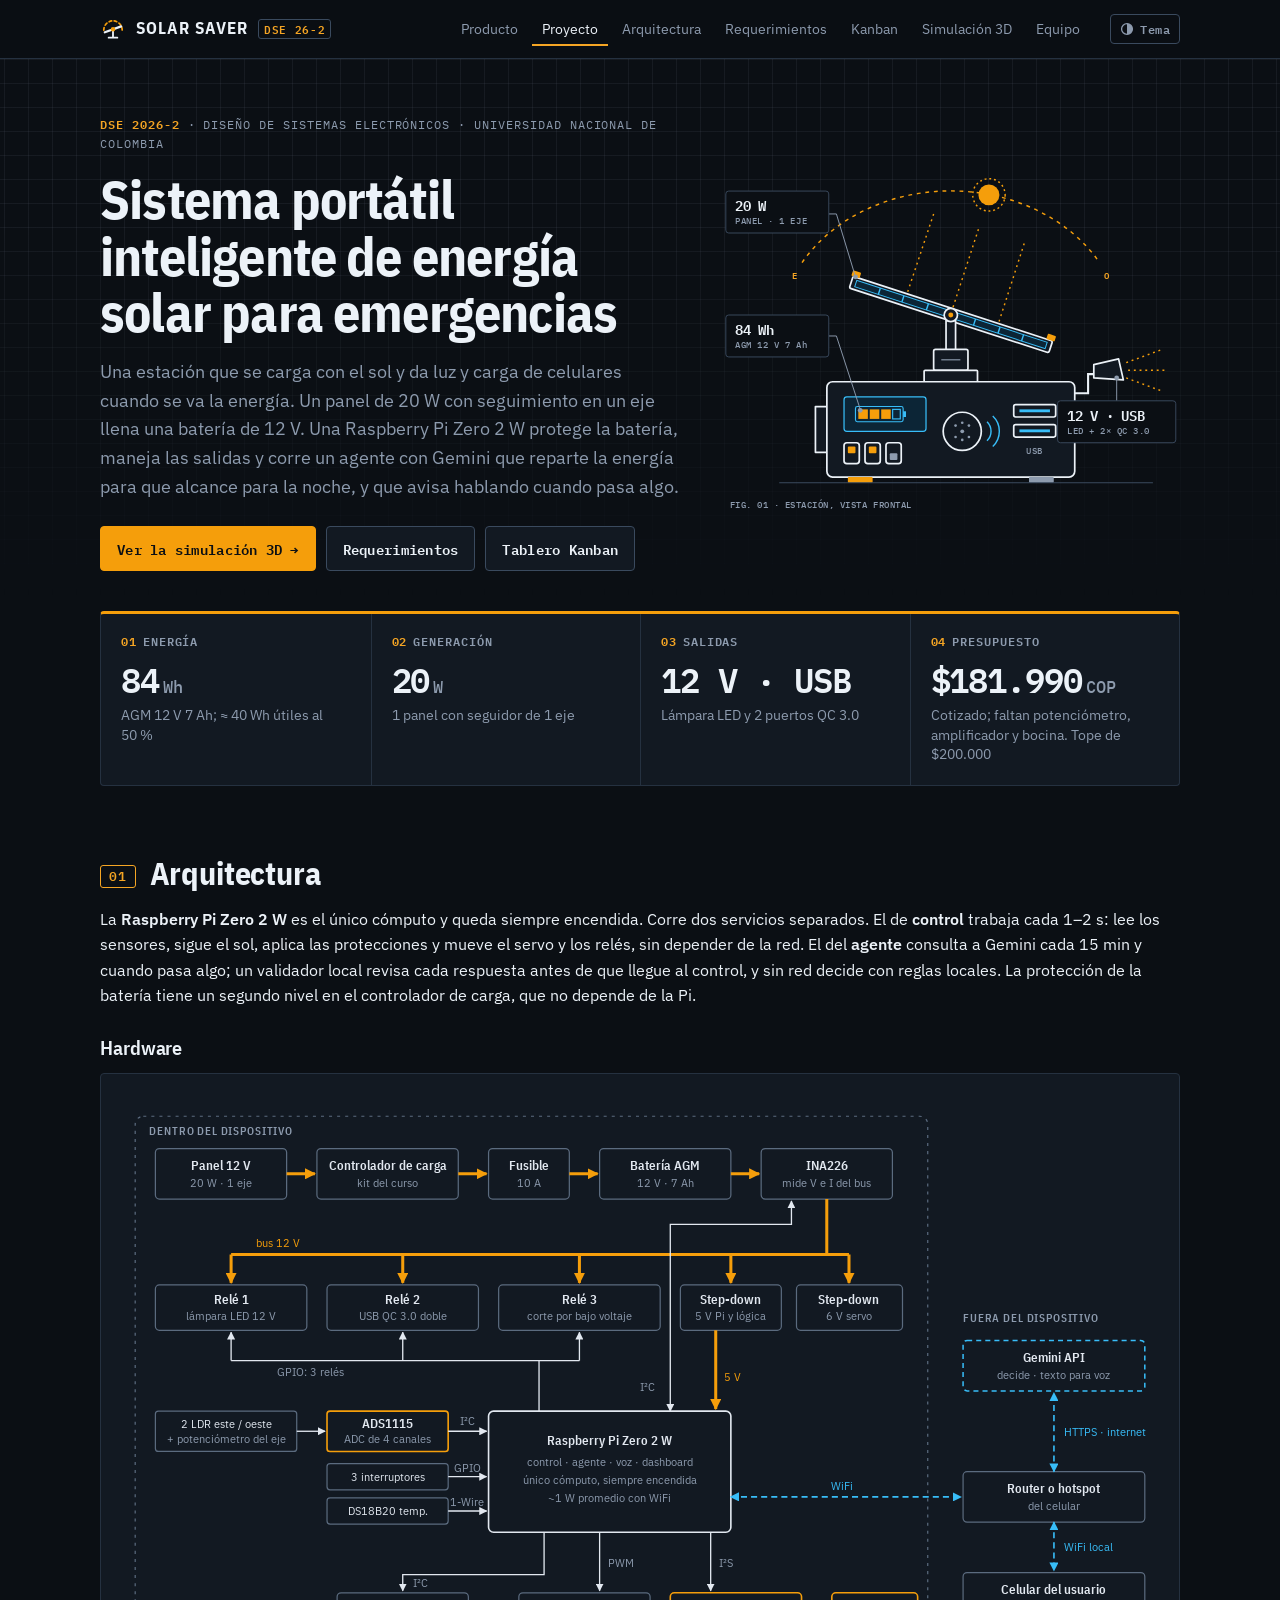
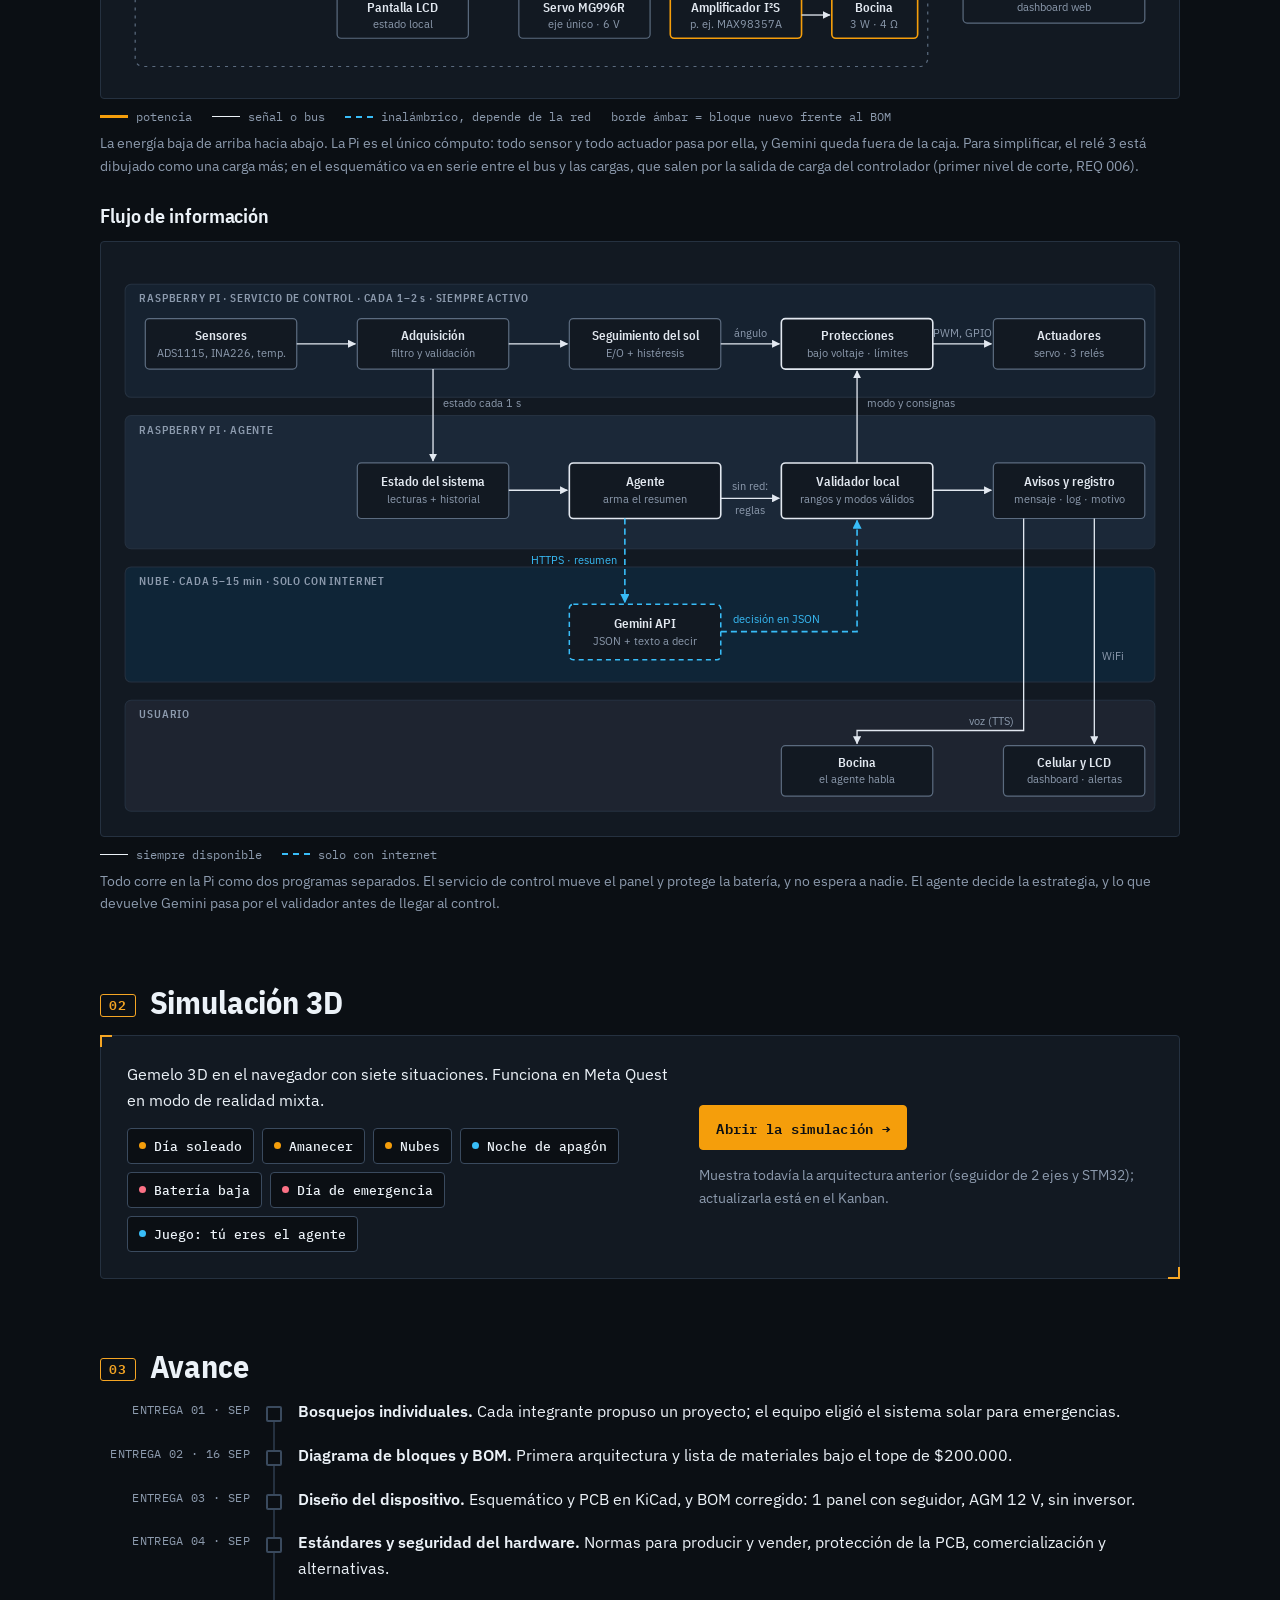
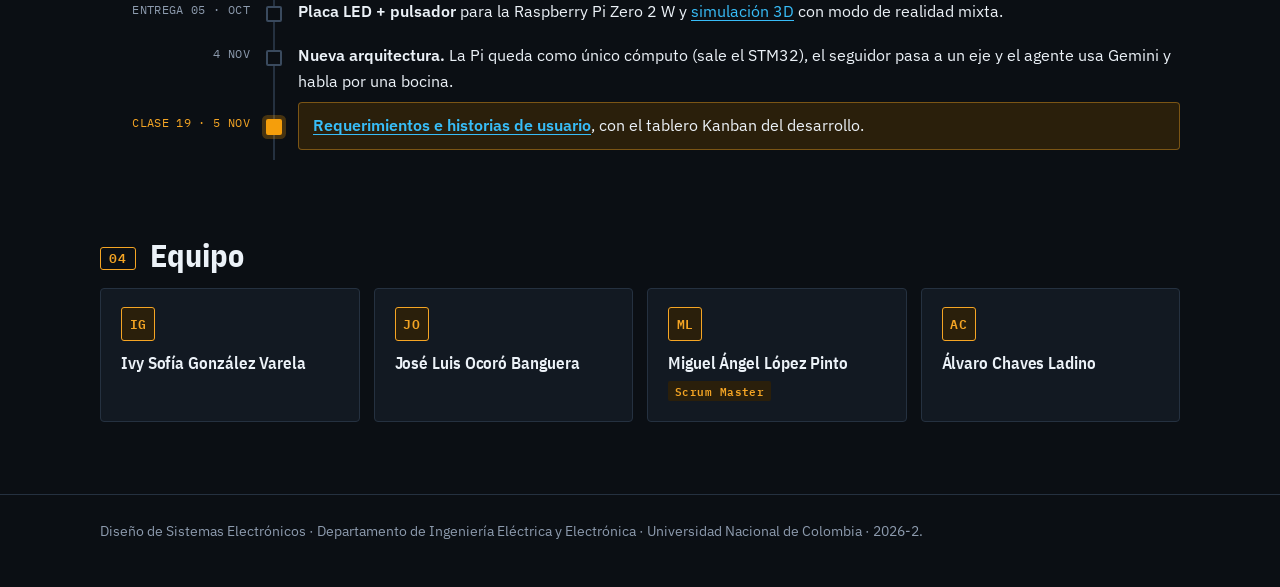
==== commit 164bdca5: "Sitio: el producto se llama Solar Saver" ====
--- a/proyecto/index.html
+++ b/proyecto/index.html
@@ -3,7 +3,7 @@
 <head>
 <meta charset="utf-8">
 <meta name="viewport" content="width=device-width, initial-scale=1">
-<title>Proyecto · Solar</title>
+<title>Proyecto · Solar Saver</title>
 <meta name="description" content="Sistema portátil inteligente de energía solar para emergencias: equipo, arquitectura, requerimientos, avance y simulación 3D (DSE 2026-2, Universidad Nacional de Colombia).">
 <meta name="theme-color" content="#0B0F14">
 <script>
@@ -20,7 +20,7 @@
   <div class="wrap">
     <a class="brand" href="../">
       <svg class="brand-mark" viewBox="0 0 24 24" fill="none" aria-hidden="true"><path d="M3.5 13a8.5 8.5 0 0 1 17 0" stroke="var(--sun-fill)" stroke-width="1.6" stroke-dasharray="2.4 2.4" stroke-linecap="round"/><path d="M4.5 15L19.5 9.6" stroke="currentColor" stroke-width="2.2" stroke-linecap="round"/><path d="M12 12.3V20M8 20h8" stroke="currentColor" stroke-width="1.7" stroke-linecap="round"/><circle cx="12" cy="12.3" r="2.1" fill="var(--sun-fill)"/></svg>
-      Solar <span class="ver">DSE 26-2</span>
+      Solar Saver <span class="ver">DSE 26-2</span>
     </a>
     <nav>
       <a href="../">Producto</a>
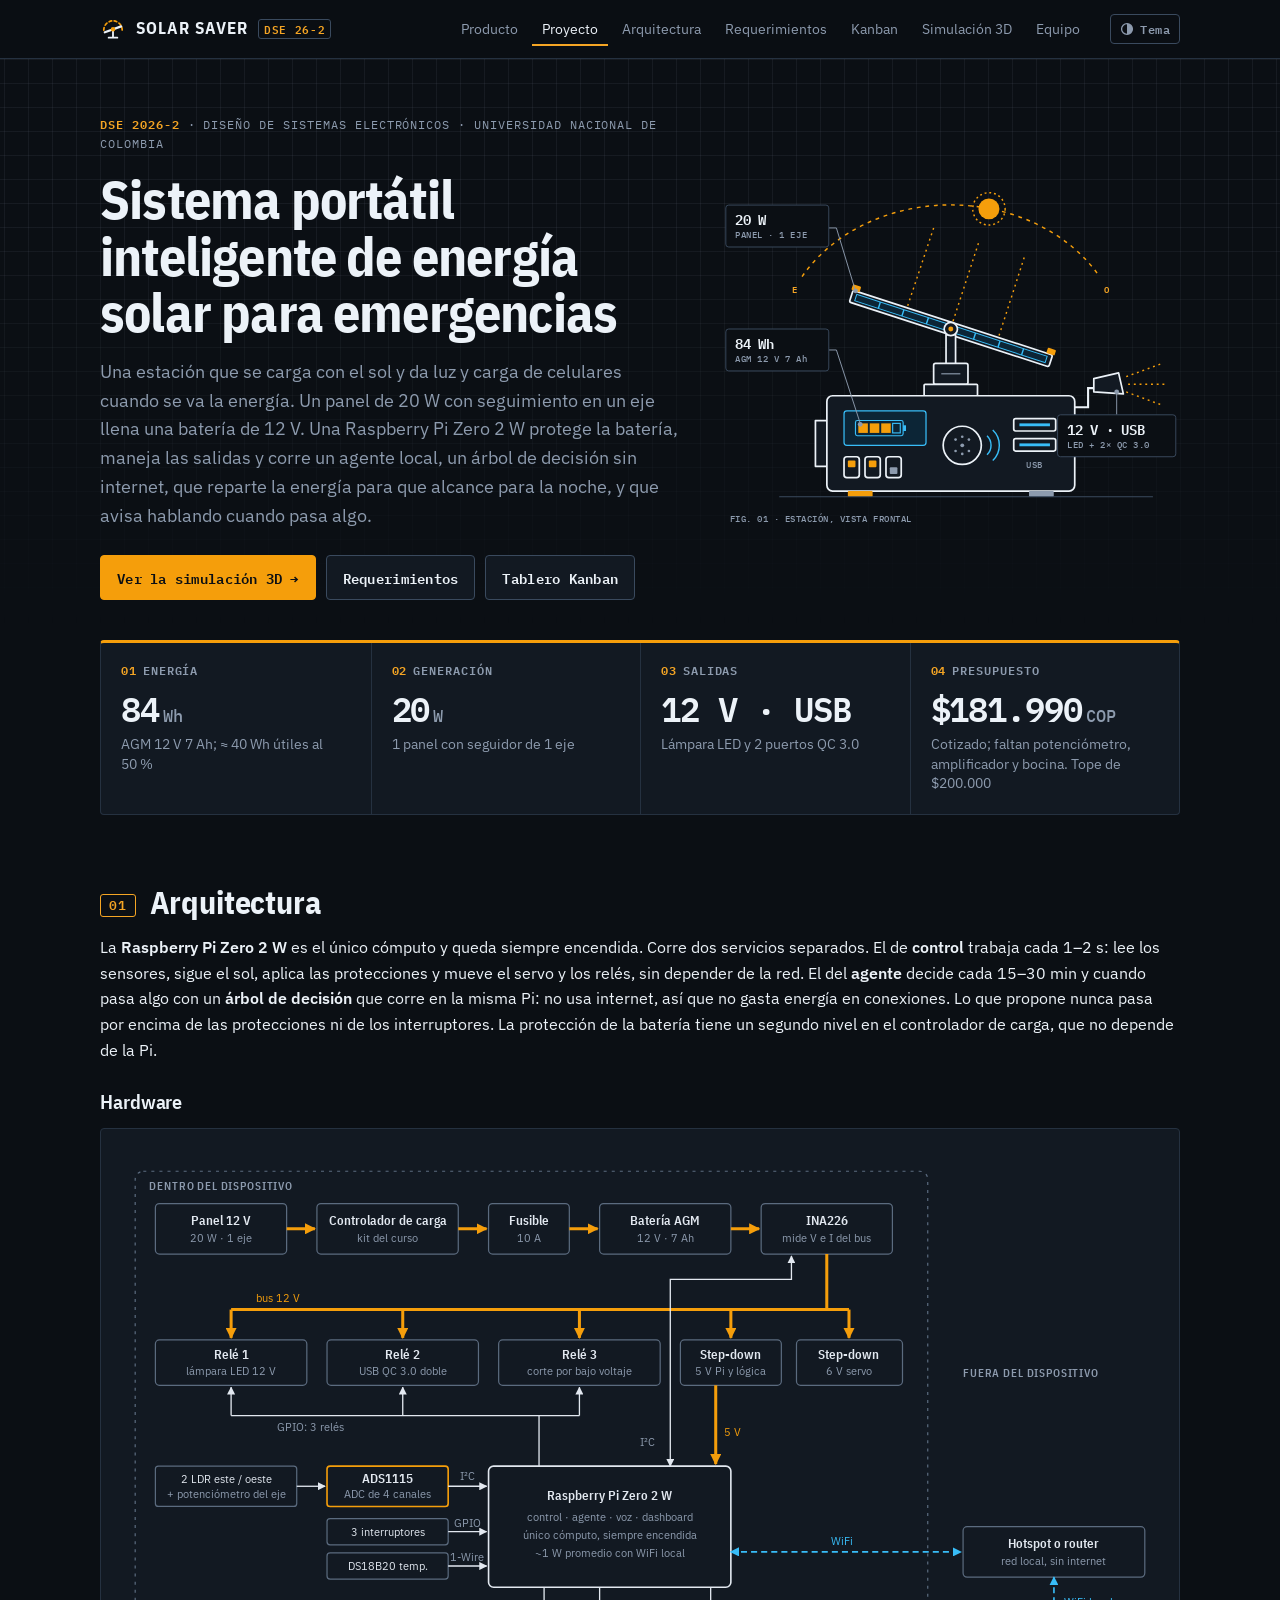
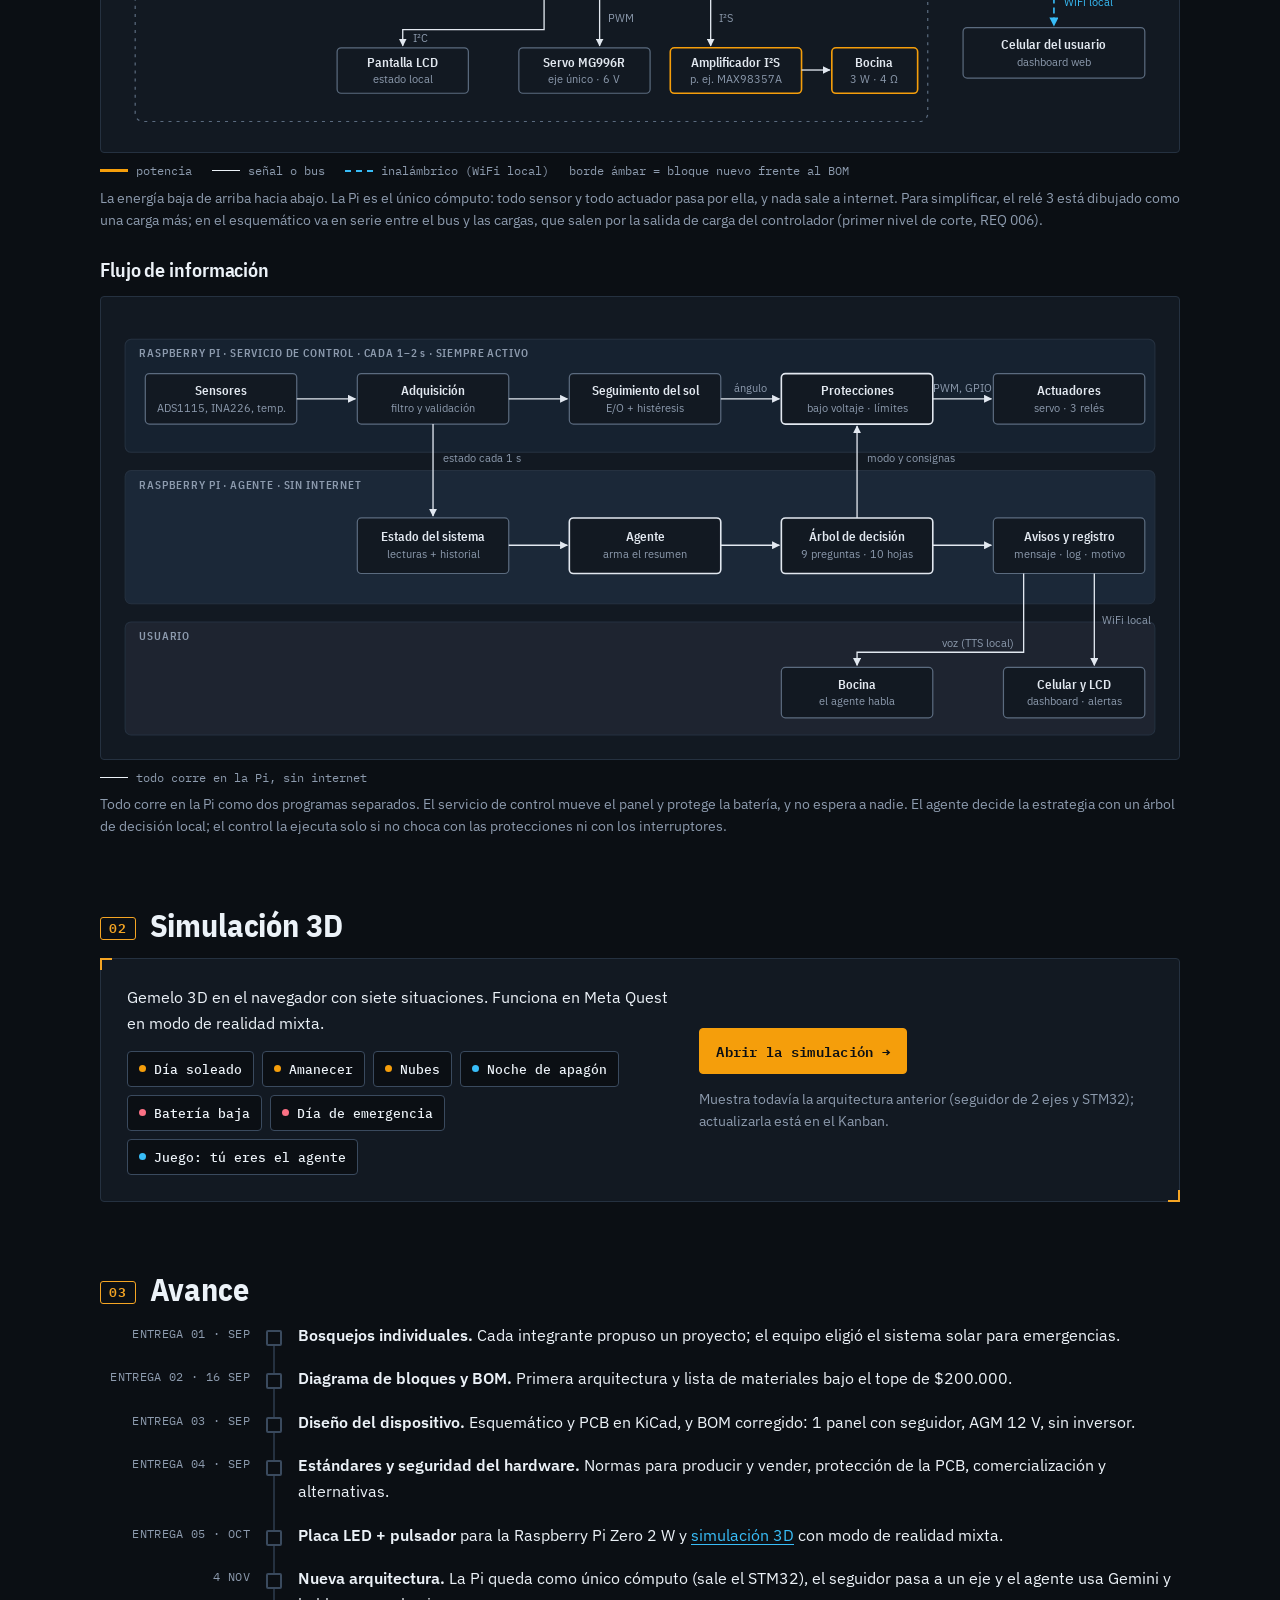
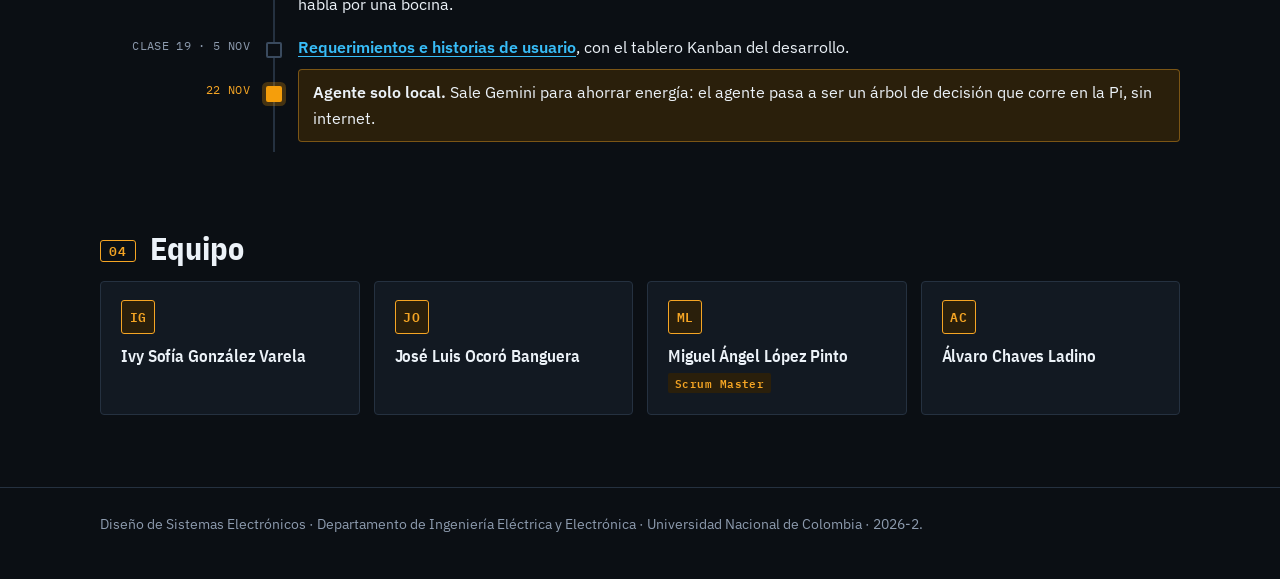
==== commit 2e0d1f17: "Agente local con arbol de decision; se quita Gemini" ====
--- a/proyecto/index.html
+++ b/proyecto/index.html
@@ -41,7 +41,7 @@
     <div>
       <div class="eyebrow"><b>DSE 2026-2</b> · Diseño de Sistemas Electrónicos · Universidad Nacional de Colombia</div>
       <h1>Sistema portátil inteligente de energía solar para emergencias</h1>
-      <p class="lede">Una estación que se carga con el sol y da luz y carga de celulares cuando se va la energía. Un panel de 20 W con seguimiento en un eje llena una batería de 12 V. Una Raspberry Pi Zero 2 W protege la batería, maneja las salidas y corre un agente con Gemini que reparte la energía para que alcance para la noche, y que avisa hablando cuando pasa algo.</p>
+      <p class="lede">Una estación que se carga con el sol y da luz y carga de celulares cuando se va la energía. Un panel de 20 W con seguimiento en un eje llena una batería de 12 V. Una Raspberry Pi Zero 2 W protege la batería, maneja las salidas y corre un agente local, un árbol de decisión sin internet, que reparte la energía para que alcance para la noche, y que avisa hablando cuando pasa algo.</p>
       <div class="btns">
         <a class="btn primary" href="../simulacion/">Ver la simulación 3D <span class="arr" aria-hidden="true">→</span></a>
         <a class="btn" href="../requerimientos/">Requerimientos</a>
@@ -121,10 +121,10 @@
 </section>
 
 <h2 id="arquitectura"><span class="num">01</span>Arquitectura</h2>
-<p>La <b>Raspberry Pi Zero 2 W</b> es el único cómputo y queda siempre encendida. Corre dos servicios separados. El de <b>control</b> trabaja cada 1–2 s: lee los sensores, sigue el sol, aplica las protecciones y mueve el servo y los relés, sin depender de la red. El del <b>agente</b> consulta a Gemini cada 15 min y cuando pasa algo; un validador local revisa cada respuesta antes de que llegue al control, y sin red decide con reglas locales. La protección de la batería tiene un segundo nivel en el controlador de carga, que no depende de la Pi.</p>
+<p>La <b>Raspberry Pi Zero 2 W</b> es el único cómputo y queda siempre encendida. Corre dos servicios separados. El de <b>control</b> trabaja cada 1–2 s: lee los sensores, sigue el sol, aplica las protecciones y mueve el servo y los relés, sin depender de la red. El del <b>agente</b> decide cada 15–30 min y cuando pasa algo con un <b>árbol de decisión</b> que corre en la misma Pi: no usa internet, así que no gasta energía en conexiones. Lo que propone nunca pasa por encima de las protecciones ni de los interruptores. La protección de la batería tiene un segundo nivel en el controlador de carga, que no depende de la Pi.</p>
 <h3 class="keep">Hardware</h3>
 <div class="dgwrap">
-<svg class="dg" viewBox="0 0 1040 590" role="img" aria-label="Diagrama de hardware: el panel de 12 V y 20 W carga la batería a través del controlador y el fusible; el bus de 12 V alimenta tres relés y dos step-down; la Raspberry Pi Zero 2 W es el único cómputo: lee las LDR y el potenciómetro por un ADS1115, el INA226 por I²C y la temperatura por 1-Wire; mueve el servo, controla los relés, muestra en la LCD y habla por un amplificador I²S y una bocina; sale por WiFi hacia Gemini y el celular.">
+<svg class="dg" viewBox="0 0 1040 590" role="img" aria-label="Diagrama de hardware: el panel de 12 V y 20 W carga la batería a través del controlador y el fusible; el bus de 12 V alimenta tres relés y dos step-down; la Raspberry Pi Zero 2 W es el único cómputo: lee las LDR y el potenciómetro por un ADS1115, el INA226 por I²C y la temperatura por 1-Wire; mueve el servo, controla los relés, muestra en la LCD y habla por un amplificador I²S y una bocina; sirve el dashboard al celular por WiFi local, sin internet.">
   <defs>
     <marker id="h-ah" viewBox="0 0 10 10" refX="9" refY="5" markerUnits="userSpaceOnUse" markerWidth="8" markerHeight="8" orient="auto-start-reverse"><path class="mk" d="M0,0 L10,5 L0,10 z"/></marker>
     <marker id="h-ahp" viewBox="0 0 10 10" refX="9" refY="5" markerUnits="userSpaceOnUse" markerWidth="11" markerHeight="11" orient="auto-start-reverse"><path class="mk-p" d="M0,0 L10,5 L0,10 z"/></marker>
@@ -169,7 +169,7 @@
   <text class="t" x="490" y="354">Raspberry Pi Zero 2 W</text>
   <text class="s" x="490" y="374">control · agente · voz · dashboard</text>
   <text class="s" x="490" y="392">único cómputo, siempre encendida</text>
-  <text class="s" x="490" y="410">~1 W promedio con WiFi</text>
+  <text class="s" x="490" y="410">~1 W promedio con WiFi local</text>
   <rect class="box" x="40" y="320" width="140" height="40" rx="3"/><text class="s f" x="110" y="337">2 LDR este / oeste</text><text class="s" x="110" y="352">+ potenciómetro del eje</text>
   <rect class="box new" x="210" y="320" width="120" height="40" rx="3"/><text class="t" x="270" y="337">ADS1115</text><text class="s" x="270" y="352">ADC de 4 canales</text>
   <line class="sig" x1="180" y1="340" x2="208" y2="340" marker-end="url(#h-ah)"/>
@@ -189,35 +189,30 @@
   <text class="lb" x="598" y="474">I²S</text>
   <rect class="box new" x="710" y="500" width="85" height="45" rx="4"/><text class="t" x="752" y="519">Bocina</text><text class="s" x="752" y="535">3 W · 4 Ω</text>
   <line class="sig" x1="680" y1="522" x2="708" y2="522" marker-end="url(#h-ah)"/>
-  <rect class="box cloud" x="840" y="250" width="180" height="50" rx="4"/><text class="t" x="930" y="271">Gemini API</text><text class="s" x="930" y="288">decide · texto para voz</text>
-  <rect class="box" x="840" y="380" width="180" height="50" rx="4"/><text class="t" x="930" y="401">Router o hotspot</text><text class="s" x="930" y="418">del celular</text>
+  <rect class="box" x="840" y="380" width="180" height="50" rx="4"/><text class="t" x="930" y="401">Hotspot o router</text><text class="s" x="930" y="418">red local, sin internet</text>
   <rect class="box" x="840" y="480" width="180" height="50" rx="4"/><text class="t" x="930" y="501">Celular del usuario</text><text class="s" x="930" y="518">dashboard web</text>
   <line class="wl" x1="610" y1="405" x2="838" y2="405" marker-end="url(#h-ahc)" marker-start="url(#h-ahc)"/>
   <text class="lb c" x="720" y="398" text-anchor="middle">WiFi</text>
-  <line class="wl" x1="930" y1="380" x2="930" y2="302" marker-end="url(#h-ahc)" marker-start="url(#h-ahc)"/>
-  <text class="lb c" x="940" y="345">HTTPS · internet</text>
   <line class="wl" x1="930" y1="430" x2="930" y2="478" marker-end="url(#h-ahc)" marker-start="url(#h-ahc)"/>
   <text class="lb c" x="940" y="459">WiFi local</text>
 </svg>
 </div>
-<div class="dglegend" aria-hidden="true"><span><i></i>potencia</span><span><i class="sig"></i>señal o bus</span><span><i class="wl"></i>inalámbrico, depende de la red</span><span>borde ámbar = bloque nuevo frente al BOM</span></div>
-<p class="small muted">La energía baja de arriba hacia abajo. La Pi es el único cómputo: todo sensor y todo actuador pasa por ella, y Gemini queda fuera de la caja. Para simplificar, el relé 3 está dibujado como una carga más; en el esquemático va en serie entre el bus y las cargas, que salen por la salida de carga del controlador (primer nivel de corte, REQ 006).</p>
+<div class="dglegend" aria-hidden="true"><span><i></i>potencia</span><span><i class="sig"></i>señal o bus</span><span><i class="wl"></i>inalámbrico (WiFi local)</span><span>borde ámbar = bloque nuevo frente al BOM</span></div>
+<p class="small muted">La energía baja de arriba hacia abajo. La Pi es el único cómputo: todo sensor y todo actuador pasa por ella, y nada sale a internet. Para simplificar, el relé 3 está dibujado como una carga más; en el esquemático va en serie entre el bus y las cargas, que salen por la salida de carga del controlador (primer nivel de corte, REQ 006).</p>
 
 <h3 class="keep">Flujo de información</h3>
 <div class="dgwrap">
-<svg class="dg" viewBox="0 0 1040 560" role="img" aria-label="Diagrama de flujo de información en cuatro franjas, todo en la Raspberry Pi salvo Gemini: un servicio de control cierra el lazo de sensores, seguimiento, protecciones y actuadores cada 1 a 2 segundos; el agente arma un resumen con el estado, consulta a Gemini o usa reglas sin red, y un validador local entrega el modo y las consignas al control; los avisos salen por la bocina y el dashboard.">
+<svg class="dg" viewBox="0 0 1040 430" role="img" aria-label="Diagrama de flujo de información en tres franjas, todo en la Raspberry Pi y sin internet: un servicio de control cierra el lazo de sensores, seguimiento, protecciones y actuadores cada 1 a 2 segundos; el agente arma un resumen con el estado y lo pasa por un árbol de decisión, que entrega el modo y las consignas al control; los avisos salen por la bocina y el dashboard.">
   <defs>
     <marker id="f-ah" viewBox="0 0 10 10" refX="9" refY="5" markerUnits="userSpaceOnUse" markerWidth="8" markerHeight="8" orient="auto-start-reverse"><path class="mk" d="M0,0 L10,5 L0,10 z"/></marker>
     <marker id="f-ahc" viewBox="0 0 10 10" refX="9" refY="5" markerUnits="userSpaceOnUse" markerWidth="9" markerHeight="9" orient="auto-start-reverse"><path class="mk-c" d="M0,0 L10,5 L0,10 z"/></marker>
   </defs>
   <rect class="z1" x="10" y="28" width="1020" height="112" rx="6"/>
   <rect class="z2" x="10" y="158" width="1020" height="132" rx="6"/>
-  <rect class="z3" x="10" y="308" width="1020" height="114" rx="6"/>
-  <rect class="z4" x="10" y="440" width="1020" height="110" rx="6"/>
+  <rect class="z4" x="10" y="308" width="1020" height="112" rx="6"/>
   <text class="zl" x="24" y="46">RASPBERRY PI · SERVICIO DE CONTROL · CADA 1–2 s · SIEMPRE ACTIVO</text>
-  <text class="zl" x="24" y="176">RASPBERRY PI · AGENTE</text>
-  <text class="zl" x="24" y="326">NUBE · CADA 5–15 min · SOLO CON INTERNET</text>
-  <text class="zl" x="24" y="458">USUARIO</text>
+  <text class="zl" x="24" y="176">RASPBERRY PI · AGENTE · SIN INTERNET</text>
+  <text class="zl" x="24" y="326">USUARIO</text>
   <rect class="box" x="30" y="62" width="150" height="50" rx="4"/><text class="t" x="105" y="83">Sensores</text><text class="s" x="105" y="100">ADS1115, INA226, temp.</text>
   <rect class="box" x="240" y="62" width="150" height="50" rx="4"/><text class="t" x="315" y="83">Adquisición</text><text class="s" x="315" y="100">filtro y validación</text>
   <rect class="box" x="450" y="62" width="150" height="50" rx="4"/><text class="t" x="525" y="83">Seguimiento del sol</text><text class="s" x="525" y="100">E/O + histéresis</text>
@@ -233,30 +228,23 @@
   <text class="lb" x="325" y="150">estado cada 1 s</text>
   <rect class="box" x="240" y="205" width="150" height="55" rx="4"/><text class="t" x="315" y="228">Estado del sistema</text><text class="s" x="315" y="245">lecturas + historial</text>
   <rect class="box hub" x="450" y="205" width="150" height="55" rx="4"/><text class="t" x="525" y="228">Agente</text><text class="s" x="525" y="245">arma el resumen</text>
-  <rect class="box hub" x="660" y="205" width="150" height="55" rx="4"/><text class="t" x="735" y="228">Validador local</text><text class="s" x="735" y="245">rangos y modos válidos</text>
+  <rect class="box hub" x="660" y="205" width="150" height="55" rx="4"/><text class="t" x="735" y="228">Árbol de decisión</text><text class="s" x="735" y="245">9 preguntas · 10 hojas</text>
   <rect class="box" x="870" y="205" width="150" height="55" rx="4"/><text class="t" x="945" y="228">Avisos y registro</text><text class="s" x="945" y="245">mensaje · log · motivo</text>
   <line class="sig" x1="390" y1="232" x2="448" y2="232" marker-end="url(#f-ah)"/>
-  <line class="sig" x1="600" y1="240" x2="658" y2="240" marker-end="url(#f-ah)"/>
-  <text class="lb" x="629" y="232" text-anchor="middle">sin red:</text>
-  <text class="lb" x="629" y="256" text-anchor="middle">reglas</text>
+  <line class="sig" x1="600" y1="232" x2="658" y2="232" marker-end="url(#f-ah)"/>
   <line class="sig" x1="810" y1="232" x2="868" y2="232" marker-end="url(#f-ah)"/>
   <line class="sig" x1="735" y1="205" x2="735" y2="114" marker-end="url(#f-ah)"/>
   <text class="lb" x="745" y="150">modo y consignas</text>
-  <line class="wl" x1="505" y1="260" x2="505" y2="343" marker-end="url(#f-ahc)"/>
-  <text class="lb c" x="497" y="305" text-anchor="end">HTTPS · resumen</text>
-  <rect class="box cloud" x="450" y="345" width="150" height="55" rx="4"/><text class="t" x="525" y="368">Gemini API</text><text class="s" x="525" y="385">JSON + texto a decir</text>
-  <polyline class="wl" points="600,372 735,372 735,262" marker-end="url(#f-ahc)"/>
-  <text class="lb c" x="612" y="364">decisión en JSON</text>
-  <polyline class="sig" points="900,260 900,470 735,470 735,483" marker-end="url(#f-ah)"/>
-  <text class="lb" x="890" y="465" text-anchor="end">voz (TTS)</text>
-  <rect class="box" x="660" y="485" width="150" height="50" rx="4"/><text class="t" x="735" y="506">Bocina</text><text class="s" x="735" y="522">el agente habla</text>
-  <line class="sig" x1="970" y1="260" x2="970" y2="483" marker-end="url(#f-ah)"/>
-  <text class="lb" x="978" y="400">WiFi</text>
-  <rect class="box" x="880" y="485" width="140" height="50" rx="4"/><text class="t" x="950" y="506">Celular y LCD</text><text class="s" x="950" y="522">dashboard · alertas</text>
+  <polyline class="sig" points="900,260 900,338 735,338 735,351" marker-end="url(#f-ah)"/>
+  <text class="lb" x="890" y="333" text-anchor="end">voz (TTS local)</text>
+  <rect class="box" x="660" y="353" width="150" height="50" rx="4"/><text class="t" x="735" y="374">Bocina</text><text class="s" x="735" y="390">el agente habla</text>
+  <line class="sig" x1="970" y1="260" x2="970" y2="351" marker-end="url(#f-ah)"/>
+  <text class="lb" x="978" y="310">WiFi local</text>
+  <rect class="box" x="880" y="353" width="140" height="50" rx="4"/><text class="t" x="950" y="374">Celular y LCD</text><text class="s" x="950" y="390">dashboard · alertas</text>
 </svg>
 </div>
-<div class="dglegend" aria-hidden="true"><span><i class="sig"></i>siempre disponible</span><span><i class="wl"></i>solo con internet</span></div>
-<p class="small muted">Todo corre en la Pi como dos programas separados. El servicio de control mueve el panel y protege la batería, y no espera a nadie. El agente decide la estrategia, y lo que devuelve Gemini pasa por el validador antes de llegar al control.</p>
+<div class="dglegend" aria-hidden="true"><span><i class="sig"></i>todo corre en la Pi, sin internet</span></div>
+<p class="small muted">Todo corre en la Pi como dos programas separados. El servicio de control mueve el panel y protege la batería, y no espera a nadie. El agente decide la estrategia con un árbol de decisión local; el control la ejecuta solo si no choca con las protecciones ni con los interruptores.</p>
 
 <h2 id="simulacion"><span class="num">02</span>Simulación 3D</h2>
 <div class="sim ticks">
@@ -286,7 +274,8 @@
   <li><span class="n">Entrega 04 · sep</span><div class="h"><b>Estándares y seguridad del hardware.</b> Normas para producir y vender, protección de la PCB, comercialización y alternativas.</div></li>
   <li><span class="n">Entrega 05 · oct</span><div class="h"><b>Placa LED + pulsador</b> para la Raspberry Pi Zero 2 W y <a href="../simulacion/">simulación 3D</a> con modo de realidad mixta.</div></li>
   <li><span class="n">4 nov</span><div class="h"><b>Nueva arquitectura.</b> La Pi queda como único cómputo (sale el STM32), el seguidor pasa a un eje y el agente usa Gemini y habla por una bocina.</div></li>
-  <li class="now"><span class="n">Clase 19 · 5 nov</span><div class="h"><b><a href="../requerimientos/">Requerimientos e historias de usuario</a></b>, con el tablero Kanban del desarrollo.</div></li>
+  <li><span class="n">Clase 19 · 5 nov</span><div class="h"><b><a href="../requerimientos/">Requerimientos e historias de usuario</a></b>, con el tablero Kanban del desarrollo.</div></li>
+  <li class="now"><span class="n">22 nov</span><div class="h"><b>Agente solo local.</b> Sale Gemini para ahorrar energía: el agente pasa a ser un árbol de decisión que corre en la Pi, sin internet.</div></li>
 </ol>
 
 <h2 id="equipo"><span class="num">04</span>Equipo</h2>
